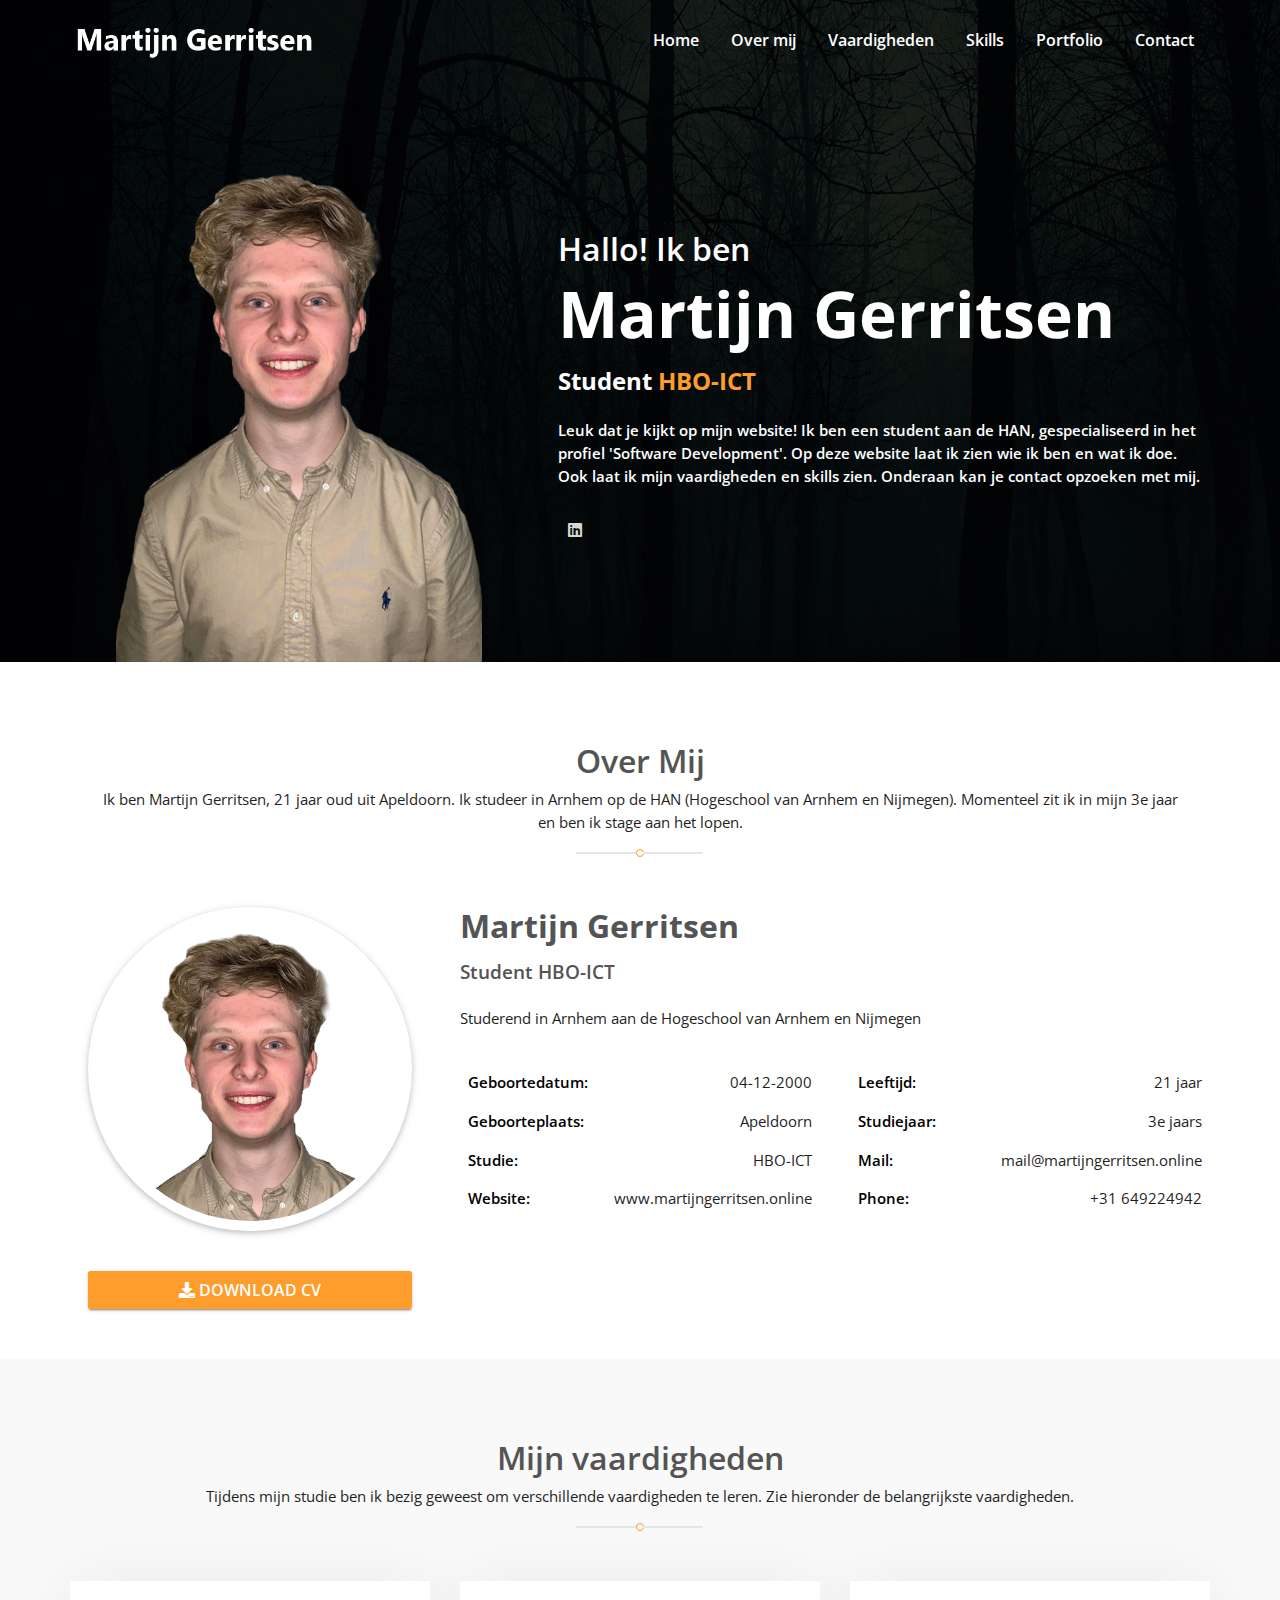
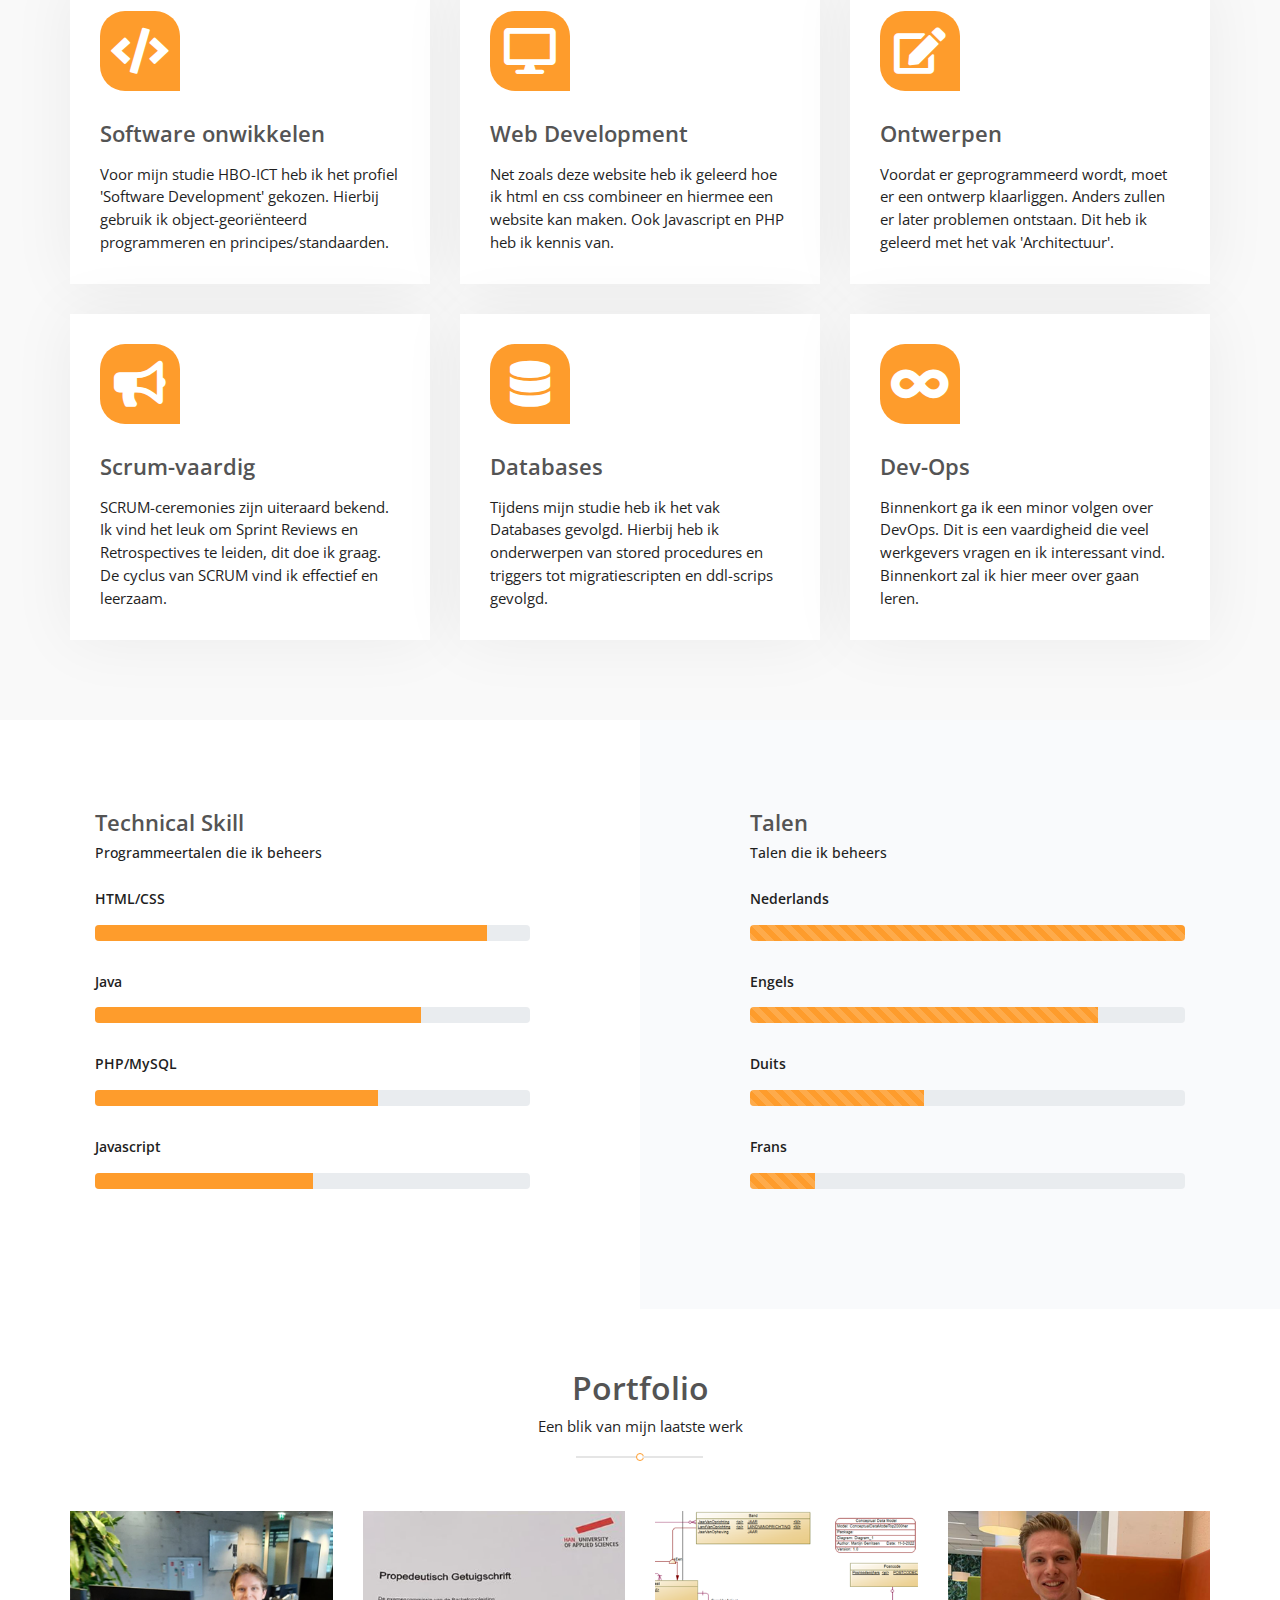
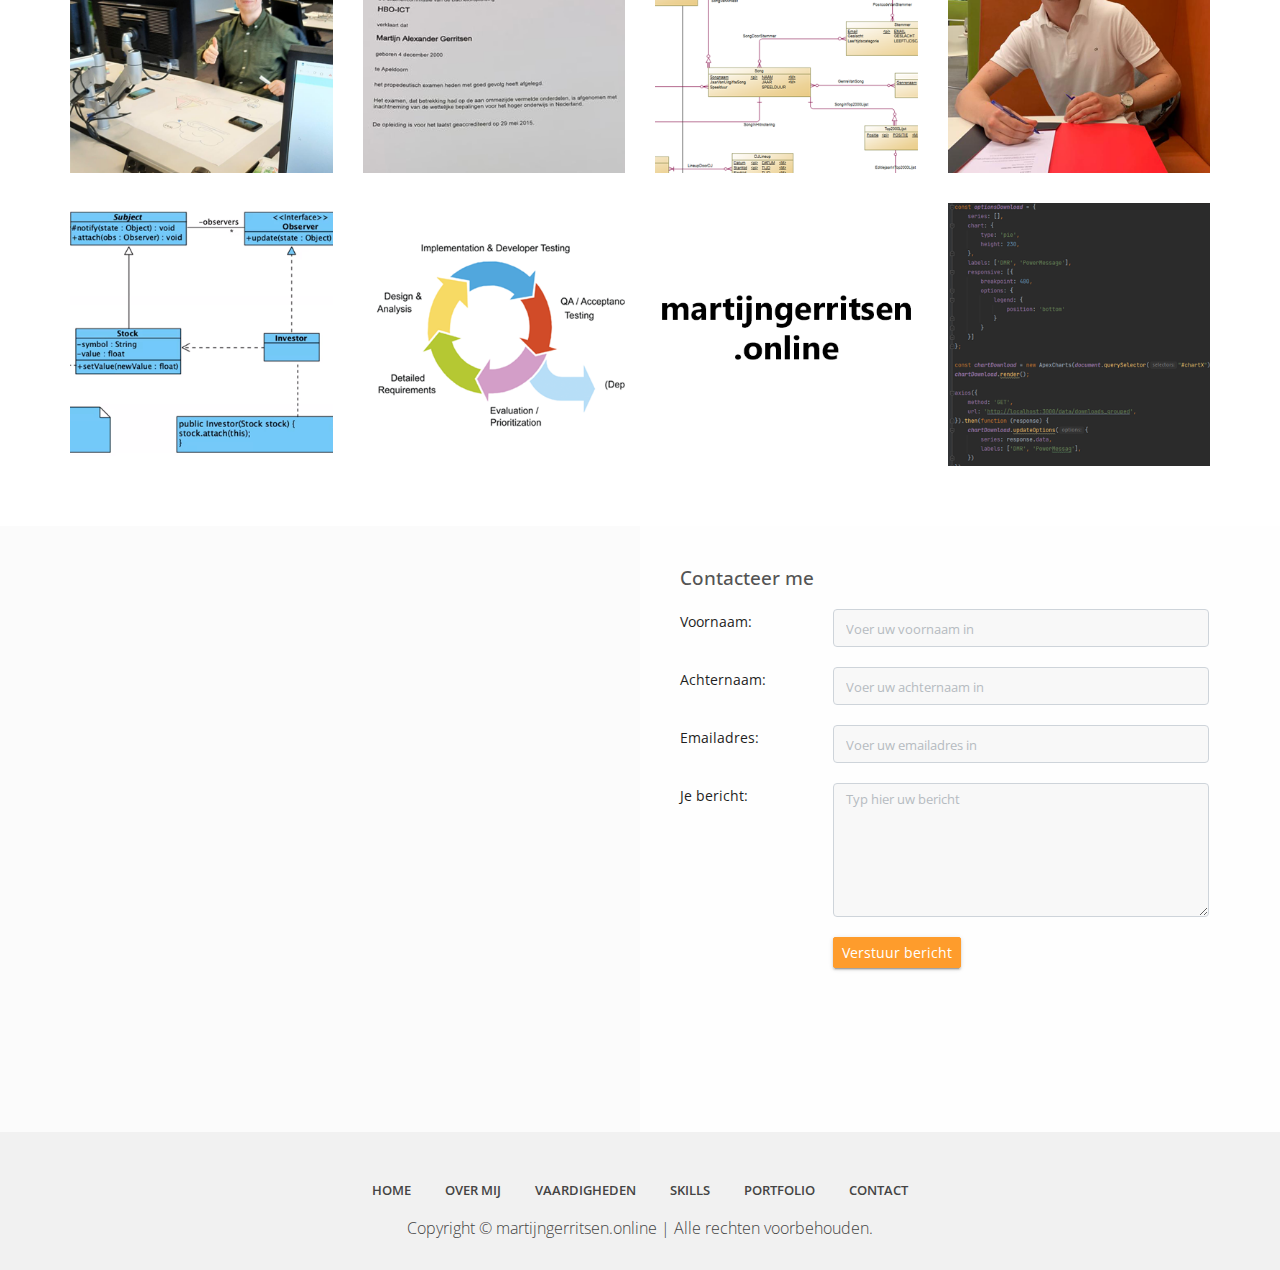
==== index.html @ 3ccbe391 "test snelheid" ====
<!DOCTYPE html>
<html lang="nl">

<head>
    <meta charset="UTF-8">
    <meta name="viewport"
        content="width=device-width, initial-scale=1.0 height=device-height, initial-scale=1.0, minimum-scale=1.0, maximum-scale=1.0, user-scalable=no">
    <title>Martijn Gerritsenn</title>
    <link
        href="https://fonts.googleapis.com/css?family=Open+Sans:300,300i,400,400i,600,600i,700,700i,800,800i&display=swap"
        rel="stylesheet">
    <link rel="stylesheet" href="css/bootstrap.min.css">
    <link rel="stylesheet" href="css/all.min.css">
    <link rel="stylesheet" href="css/animate.min.css">
    <link rel="stylesheet" href="plugins/slider/css/owl.carousel.min.css">
    <link rel="stylesheet" href="plugins/slider/css/owl.theme.default.css">
    <link rel="stylesheet" type="text/css" href="css/style.css" />
</head>

<body>
    <div class="home-screen container-fluid">
        <div class="home-cover">
            <div id="menu-jk" class="header">
                <div class="container">
                    <div class="row">
                        <div class="col-md-3 logo">
                            <img class="logo-wt" src="images/logo_martijn_wit.png" alt="">
                            <a data-toggle="collapse" data-target="#menu" href="#menu"><i
                                    class="fas d-block d-md-none small-menu fa-bars"></i></a>
                        </div>
                        <div id="menu" class="col-md-9 d-none d-md-block">
                            <ul>
                                <li><a href="#">Home</a></li>
                                <li><a href="#over_mij">Over mij</a></li>
                                <li><a href="#vaardigheden">Vaardigheden</a></li>
                                <li><a href="#skills">Skills</a></li>
                                <li><a href="#portfolio">Portfolio</a></li>
                                <li><a href="#contact">Contact</a></li>
                            </ul>
                        </div>
                    </div>
                </div>
            </div>
            <div class="container">
                <div class="row home-detail">
                    <div class="col-md-5 animated bounceInLeft hom-img">
                        <img src="images/profielfoto_transparant.png" alt="">
                    </div>
                    <div class="col-md-7 animated bounceInRight homexp">
                        <h5>Hallo! Ik ben</h5>
                        <h2>Martijn Gerritsen</h2>
                        <span>Student <a>HBO-ICT</a> </span>
                        <p>Leuk dat je kijkt op mijn website! Ik ben een student aan de HAN, gespecialiseerd in het
                            profiel 'Software Development'. Op deze website laat ik zien wie ik ben en wat ik doe. Ook
                            laat ik mijn vaardigheden en skills zien. Onderaan kan je contact opzoeken met mij.</p>

                        <ul class="socil-icon">
                            <li>
                                <a href="https://www.linkedin.com/in/martijn-gerritsen-1832a9176/"><i
                                        class="fab fa-linkedin"></i></a>
                            </li>
                        </ul>
                    </div>
                </div>

            </div>
        </div>
    </div>

    <div id="over_mij" class="about-us container-fluid">
        <div class="container">
            <div class="session-title row">
                <h2>Over Mij</h2>
                <p>Ik ben Martijn Gerritsen, 21 jaar oud uit Apeldoorn. Ik studeer in Arnhem op de HAN (Hogeschool van
                    Arnhem en Nijmegen). Momenteel zit ik in mijn 3e jaar en ben ik stage aan het lopen.</p>
                <div class="heading-line"></div>
            </div>
            <div class="about-row row">
                <div class="image-col col-md-4">
                    <img src="images/profielfoto_transparant_klein.png" alt="">
                    <button type="submit" onclick="window.location.href='images/cv.png'" class="btn btn-primary"><i
                            class="fas fa-download"></i> Download CV</button>

                </div>
                <div class="detail-col col-md-8">
                    <h2>Martijn Gerritsen</h2>
                    <h6>Student HBO-ICT</h6>
                    <p>Studerend in Arnhem aan de Hogeschool van Arnhem en Nijmegen</p>
                    <div class="row">
                        <div class="col-md-6 col-12">
                            <div class="info-list">
                                <ul>
                                    <li><span>Geboortedatum:</span>04-12-2000</li>
                                    <li><span>Geboorteplaats:</span>Apeldoorn</li>
                                    <li><span>Studie:</span>HBO-ICT</li>
                                    <li><span>Website:</span>www.martijngerritsen.online</li>
                                </ul>
                            </div>
                        </div>
                        <div class="col-md-6 col-12">
                            <div class="info-list">
                                <ul>
                                    <li><span>Leeftijd:</span>21 jaar</li>
                                    <li><span>Studiejaar:</span>3e jaars</li>
                                    <li><span>Mail:</span>mail@martijngerritsen.online</li>
                                    <li><span>Phone:</span>+31 649224942</li>
                                </ul>
                            </div>
                        </div>
                    </div>
                </div>
            </div>
        </div>
    </div>


    <div id="vaardigheden" class="services container-fluid">
        <div class="container">
            <div class="session-title row">
                <h2>Mijn vaardigheden</h2>
                <p>Tijdens mijn studie ben ik bezig geweest om verschillende vaardigheden te leren. Zie hieronder de
                    belangrijkste vaardigheden.</p>
                <div class="heading-line"></div>
            </div>
            <div class="services-row row">
                <div class="col-md-4 seric-div">
                    <div class="service-card">
                        <i class="fas fa-code"></i>
                        <h4>Software onwikkelen</h4>
                        <p>Voor mijn studie HBO-ICT heb ik het profiel 'Software Development' gekozen. Hierbij gebruik
                            ik object-georiënteerd programmeren en principes/standaarden.</p>
                    </div>
                </div>
                <div class="col-md-4 seric-div">
                    <div class="service-card">
                        <i class="fas fa-desktop"></i>
                        <h4>Web Development</h4>
                        <p>Net zoals deze website heb ik geleerd hoe ik html en css combineer en hiermee een website kan
                            maken. Ook Javascript en PHP heb ik kennis van.</p>
                    </div>
                </div>
                <div class="col-md-4 seric-div">
                    <div class="service-card">
                        <i class="fas fa-edit"></i>
                        <h4>Ontwerpen</h4>
                        <p>Voordat er geprogrammeerd wordt, moet er een ontwerp klaarliggen. Anders zullen er later
                            problemen ontstaan. Dit heb ik geleerd met het vak 'Architectuur'.</p>
                    </div>
                </div>
                <div class="col-md-4 seric-div">
                    <div class="service-card">
                        <i class="fas fa-bullhorn"></i>
                        <h4>Scrum-vaardig</h4>
                        <p>SCRUM-ceremonies zijn uiteraard bekend. Ik vind het leuk om Sprint Reviews en Retrospectives
                            te leiden, dit doe ik graag. De cyclus van SCRUM vind ik effectief en leerzaam.</p>
                    </div>
                </div>
                <div class="col-md-4 seric-div">
                    <div class="service-card">
                        <i class="fas fa-database"></i>
                        <h4>Databases</h4>
                        <p>Tijdens mijn studie heb ik het vak Databases gevolgd. Hierbij heb ik onderwerpen van stored
                            procedures en triggers tot migratiescripten en ddl-scrips gevolgd.</p>
                    </div>
                </div>
                <div class="col-md-4 seric-div">
                    <div class="service-card">
                        <i class="fas fa-infinity"></i>
                        <h4>Dev-Ops</h4>
                        <p>Binnenkort ga ik een minor volgen over DevOps. Dit is een vaardigheid die veel werkgevers
                            vragen en ik interessant vind. Binnenkort zal ik hier meer over gaan leren.</p>
                    </div>
                </div>
            </div>
        </div>
    </div>


    <div id="skills" class="skills container-fluid">
        <div class="row">
            <div class="col-md-6 skii-div tech-skill">
                <div class="title">
                    <h2>Technical Skill</h2>
                    <p>Programmeertalen die ik beheers</p>
                </div>
                <ul>
                    <li>
                        <label for="">HTML/CSS</label>
                        <div class="progress">
                            <div class="progress-bar bg-warning" role="progressbar" style="width: 90%"
                                aria-valuenow="90" aria-valuemin="0" aria-valuemax="100"></div>
                        </div>
                    </li>
                    <li>
                        <label for="">Java</label>
                        <div class="progress">
                            <div class="progress-bar bg-warning" role="progressbar" style="width: 75%"
                                aria-valuenow="75" aria-valuemin="0" aria-valuemax="100"></div>
                        </div>
                    </li>
                    <li>
                        <label for="">PHP/MySQL</label>
                        <div class="progress">
                            <div class="progress-bar bg-warning" role="progressbar" style="width: 65%"
                                aria-valuenow="65" aria-valuemin="0" aria-valuemax="100"></div>
                        </div>
                    </li>
                    <li>
                        <label for="">Javascript</label>
                        <div class="progress">
                            <div class="progress-bar bg-warning" role="progressbar" style="width: 50%"
                                aria-valuenow="50" aria-valuemin="0" aria-valuemax="100"></div>
                        </div>
                    </li>

                </ul>
            </div>
            <div class="col-md-6 skii-div pro-skill">
                <div class="title">
                    <h2>Talen</h2>
                    <p>Talen die ik beheers</p>
                </div>
                <ul>
                    <li>
                        <label for="">Nederlands</label>
                        <div class="progress">
                            <div class="progress-bar bg-warning progress-bar-striped" role="progressbar"
                                style="width: 100%" aria-valuenow="100" aria-valuemin="0" aria-valuemax="100"></div>
                        </div>
                    </li>
                    <li>
                        <label for="">Engels</label>
                        <div class="progress">
                            <div class="progress-bar bg-warning progress-bar-striped" role="progressbar"
                                style="width: 80%" aria-valuenow="80" aria-valuemin="0" aria-valuemax="100"></div>
                        </div>
                    </li>
                    <li>
                        <label for="">Duits</label>
                        <div class="progress">
                            <div class="progress-bar bg-warning progress-bar-striped" role="progressbar"
                                style="width: 40%" aria-valuenow="40" aria-valuemin="0" aria-valuemax="100"></div>
                        </div>
                    </li>
                    <li>
                        <label for="">Frans</label>
                        <div class="progress">
                            <div class="progress-bar bg-warning progress-bar-striped" role="progressbar"
                                style="width: 15%" aria-valuenow="15" aria-valuemin="0" aria-valuemax="100"></div>
                        </div>
                    </li>
                </ul>
            </div>
        </div>
    </div>

    <div id="portfolio" class="gallery">
        <div class="container">
            <div class="session-title row">
                <h2>Portfolio</h2>
                <p>Een blik van mijn laatste werk</p>
                <div class="heading-line"></div>
            </div>
            <div class="row">
                <div class="gallery_product col-lg-3 col-md-3 col-sm-4 col-xs-6 filter hdpe">
                    <img src="images/gallery/belastingdienst_retro.png" class="img-responsive">
                </div>

                <div class="gallery_product col-lg-3 col-md-3 col-sm-4 col-xs-6 filter hdpe">
                    <img src="images/gallery/propedeuse.png" class="img-responsive">
                </div>

                <div class="gallery_product col-lg-3 col-md-3 col-sm-4 col-xs-6 filter irrigation">
                    <img src="images/gallery/database_cdm.png" class="img-responsive">
                </div>

                <div class="gallery_product col-lg-3 col-md-3 col-sm-4 col-xs-6 filter sprinkle">
                    <img src="images/gallery/propedeuse_ondertekenen.png" class="img-responsive">
                </div>

                <div class="gallery_product col-lg-3 col-md-3 col-sm-4 col-xs-6 filter spray">
                    <img src="images/gallery/klassendiagram.png" class="img-responsive">
                </div>

                <div class="gallery_product col-lg-3 col-md-3 col-sm-4 col-xs-6 filter spray">
                    <img src="images/gallery/cyclus_scrum.png" class="img-responsive">
                </div>

                <div class="gallery_product col-lg-3 col-md-3 col-sm-4 col-xs-6 filter irrigation">
                    <img src="images/gallery/website.png" class="img-responsive">
                </div>

                <div class="gallery_product col-lg-3 col-md-3 col-sm-4 col-xs-6 filter irrigation">
                    <img src="images/gallery/code_js.png" class="img-responsive">
                </div>
            </div>
        </div>
    </div>

    <form id="contact" class="contact-us-single" action="php/contact.php" method="post">
        <div class="row no-margin">
            <div class="col-sm-6 no-padding"><iframe width="100%" height="600" frameborder="0" scrolling="no"
                    marginheight="0" marginwidth="0"
                    src="https://maps.google.com/maps?width=100%25&amp;height=600&amp;hl=en&amp;q=Apeldoorn&amp;t=&amp;z=12&amp;ie=UTF8&amp;iwloc=B&amp;output=embed"></iframe>
            </div>
            <div class="col-sm-6 cop-ck">
                <h2>Contacteer me</h2>
                <div class="row cf-ro">
                    <div class="col-sm-3"><label>Voornaam:</label></div>
                    <div class="col-sm-8"><input type="text" placeholder="Voer uw voornaam in" name="first_name"
                            class="form-control input-sm" required></div>
                </div>
                <div class="row cf-ro">
                    <div class="col-sm-3"><label>Achternaam:</label></div>
                    <div class="col-sm-8"><input type="text" placeholder="Voer uw achternaam in" name="last_name"
                            class="form-control input-sm" required></div>
                </div>
                <div class="row cf-ro">
                    <div class="col-sm-3"><label>Emailadres:</label></div>
                    <div class="col-sm-8"><input type="text" name="email" placeholder="Voer uw emailadres in"
                            class="form-control input-sm" required></div>
                </div>
                <div class="row cf-ro">
                    <div class="col-sm-3"><label>Je bericht:</label></div>
                    <div class="col-sm-8">
                        <textarea rows="5" name="message" placeholder="Typ hier uw bericht"
                            class="form-control input-sm" required></textarea>
                    </div>
                </div>
                <div class="row cf-ro">
                    <div class="col-sm-3"><label></label></div>
                    <div class="col-sm-8">
                        <button type="submit" name="submit" class="btn btn-primary btn-sm">Verstuur bericht</button>
                    </div>
                </div>
            </div>
        </div>
    </form>

    <footer class="container-fluid footer">
        <div class="container">
            <div class="row footerro">
                <p>
                    <span><a href="index.html">HOME</a></span>
                    <span><a href="#over_mij">OVER MIJ</a></span>
                    <span><a href="#vaardigheden">VAARDIGHEDEN</a></span>
                    <span><a href="#skills">SKILLS</a></span>
                    <span><a href="#portfolio">PORTFOLIO</a></span>
                    <span><a href="#contact">CONTACT</a></span>
                </p>
                <a href="">Copyright © martijngerritsen.online | Alle rechten voorbehouden.</a>
            </div>
        </div>
    </footer>
</body>

</html>
---- css/style.css ----
/* =======================================================================
Template Name: Youtubers
Author:  SmartEye Technologies
Author URI: www.smarteyeapps.com
Version: 1.0
coder name:Prabin Raja
Description: This Template is created for Youtubers
======================================================================= */
/* ===================================== Import Less ================================== */
@import url(https://fonts.googleapis.com/css?family=Montserrat:300,400,600,700);
@import url(https://fonts.googleapis.com/css?family=Arimo:300,400,400italic,700,700italic);
/* ===================================== Basic CSS ==================================== */
* {
  margin: 0px;
  padding: 0px;
  list-style: none; }

img {
  max-width: 100%; }

a {
  text-decoration: none;
  outline: none;
  color: #444; }

a:hover {
  color: #444; }

ul {
  margin-bottom: 0;
  padding-left: 0; }

a:hover,
a:focus,
input,
textarea {
  text-decoration: none;
  outline: none; }

.center {
  text-align: center; }

.left {
  text-align: left; }

.right {
  text-align: right; }

.cp {
  cursor: pointer; }

html, body {
  height: 100%; }

p {
  margin-bottom: 0px;
  width: 100%; }

.no-padding {
  padding: 0px; }

.no-margin {
  margin: 0px; }

.hid {
  display: none; }

.top-mar {
  margin-top: 15px; }

.h-100 {
  height: 100%; }

::placeholder {
  color: #747f8a !important;
  font-size: 13px;
  opacity: .5 !important; }

.container-fluid {
  padding: 0px; }

h1, h2, h3, h4, h5, h6 {
  font-family: "Open Sans", sans-serif;
  color: #545454; }

strong {
  font-family: "Open Sans", sans-serif; }

body {
  background-color: #f1f1f145 !important;
  font-family: "Open Sans", sans-serif;
  -webkit-font-smoothing: antialiased;
  -moz-osx-font-smoothing: grayscale;
  text-rendering: optimizeLegibility;
  color: #1f1f1f;
  overflow-x: hidden; }

.session-title {
  padding: 30px;
  margin: 0px;
  margin-bottom: 20px; }
  .session-title h2 {
    width: 100%;
    text-align: center;
    font-family: "Open Sans", sans-serif;
    font-weight: 600; }
  .session-title p {
    text-align: center;
    float: none;
    margin: auto;
    font-size: .95rem;
    margin-bottom: 15px; }
  .session-title span {
    float: right;
    font-style: italic; }

.inner-title {
  padding: 20px;
  padding-left: 0px;
  margin: 0px;
  margin-bottom: 10px;
  padding-bottom: 0px;
  border-bottom: 1px solid #ccccccc4;
  display: block;
  padding-right: 0px; }
  .inner-title h2 {
    width: 100%;
    text-align: center;
    font-size: 1rem;
    font-weight: 600;
    text-align: left;
    border-bottom: 1px solid #863dd9;
    padding-bottom: 10px;
    margin-bottom: 0px;
    width: 300px; }
  .inner-title p {
    width: 100%;
    text-align: center; }
  .inner-title .btn {
    float: right;
    margin-top: -38px;
    font-weight: 600;
    font-size: .8rem; }

.page-nav {
  padding: 40px;
  text-align: center;
  padding-top: 40px;
  background-color: #eaeaea; }
  .page-nav ul {
    float: none;
    margin: auto; }
  @media screen and (max-width: 576px) {
    .page-nav {
      padding-top: 43px; } }
  @media screen and (max-width: 356px) {
    .page-nav {
      padding-top: 43px; } }
  .page-nav h2 {
    font-size: 36px;
    width: 100%;
    color: #444; }
    @media screen and (max-width: 600px) {
      .page-nav h2 {
        font-size: 26px; } }
  .page-nav ul li {
    float: left;
    margin-right: 10px;
    margin-top: 10px;
    font-size: 16px; }
    .page-nav ul li i {
      width: 30px;
      text-align: center;
      color: #444; }
    .page-nav ul li a {
      color: #444; }

.btn-success {
  background-color: #223d50;
  border-color: #223d50; }
  .btn-success:hover {
    background-color: #223d50 !important;
    border-color: #223d50 !important; }
  .btn-success:active {
    background-color: #223d50 !important;
    border-color: #223d50 !important; }
  .btn-success:focus {
    background-color: #223d50 !important;
    border-color: #223d50 !important;
    box-shadow: none !important; }

.btn-primary {
  background-color: #fe9c2c;
  border-color: #fe9c2c; }
  .btn-primary:hover {
    background-color: #fe9c2c !important;
    border-color: #fe9c2c !important; }
  .btn-primary:active {
    background-color: #fe9c2c !important;
    border-color: #fe9c2c !important; }
  .btn-primary:focus {
    background-color: #fe9c2c !important;
    border-color: #fe9c2c !important;
    box-shadow: none !important; }

.btn {
  box-shadow: 0 3px 1px -2px rgba(0, 0, 0, 0.2), 0 2px 2px 0 rgba(0, 0, 0, 0.14), 0 1px 5px 0 rgba(0, 0, 0, 0.12);
  border-radius: 2px; }

.form-control:focus {
  box-shadow: none !important;
  border: 2px solid  #863dd9; }

.btn-light {
  background-color: #FFF;
  color: #3F3F3F; }

.collapse.show {
  display: block !important; }

.form-control:focus {
  box-shadow: none;
  border: 2px solid #863dd9 !important; }

.form-control {
  background-color: #F8F8F8;
  margin-bottom: 20px; }
  .form-control:focus {
    background-color: #FFF;
    border-color: #CCC; }

.container {
  max-width: 1170px; }
  @media screen and (max-width: 575px) {
    .container {
      padding: 10px 15px; } }

html {
  scroll-behavior: smooth; }

.scroll-container {
  scroll-padding: 50px 0 0 50px; }

.heading-line {
  height: 8px;
  width: 8px;
  border-radius: 50%;
  border: 1px solid #fe9c2c;
  margin: 0 auto;
  position: relative; }
  .heading-line::after {
    content: "";
    height: 2px;
    width: 60px;
    background-color: #e5e5e5;
    position: absolute;
    top: 50%;
    transform: translateY(-50%);
    right: 7px; }
  .heading-line::before {
    content: "";
    height: 2px;
    width: 60px;
    background-color: #e5e5e5;
    position: absolute;
    top: 50%;
    transform: translateY(-50%);
    left: 6px; }

/* =================== Header Style Starts Here =================== */
.home-screen {
  background-image: url(../images/bg.jpg); }
  .home-screen .scroll-to-fixed-fixed {
    background-color: #FFF;
    margin-top: -3px !important;
    box-shadow: 0 0 30px 0 rgba(104, 104, 104, 0.08); }
    .home-screen .scroll-to-fixed-fixed ul li a {
      color: #444 !important; }
    .home-screen .scroll-to-fixed-fixed .logo-gry {
      display: block !important; }
    .home-screen .scroll-to-fixed-fixed .logo-wt {
      display: none !important; }
    .home-screen .scroll-to-fixed-fixed .small-menu {
      color: #444;
      margin-top: -40px; }
  .home-screen .logo img {
    margin-top: 13px;
    max-width: 250px; }
    @media screen and (max-width: 767px) {
      .home-screen .logo img {
        margin-top: 4px; } }
  .home-screen .logo .logo-gry {
    display: none; }
  .home-screen .home-cover {
    background-color: rgba(0, 0, 0, 0.85); }
  .home-screen .header {
    margin-top: 3px;
    position: absolute;
    width: 100%; }
    .home-screen .header ul {
      float: right; }
      @media screen and (max-width: 957px) {
        .home-screen .header ul {
          padding-right: 10px; } }
      .home-screen .header ul li {
        float: left;
        padding: 25px 16px;
        font-weight: 600; }
        .home-screen .header ul li a {
          color: #FFF; }
        @media screen and (max-width: 957px) {
          .home-screen .header ul li {
            padding: 25px 10px;
            font-size: .85rem; } }
      @media screen and (max-width: 767px) {
        .home-screen .header ul {
          background-color: #fff;
          z-index: 999;
          width: 100%;
          position: absolute;
          z-index: 99;
          margin-left: -15px; }
          .home-screen .header ul li {
            float: none;
            border-bottom: 1px solid #CCC;
            padding: 15px 10px; }
            .home-screen .header ul li a {
              color: #444; } }
  .home-screen .home-detail {
    padding-top: 110px; }
    .home-screen .home-detail .hom-img {
      text-align: center; }
      .home-screen .home-detail .hom-img img {
        width: 80%; }
    .home-screen .home-detail .homexp {
      color: #FFF;
      padding-top: 120px; }
      @media screen and (max-width: 949px) {
        .home-screen .home-detail .homexp {
          padding-top: 20px; }
          .home-screen .home-detail .homexp h2 {
            font-size: 3rem !important; }
          .home-screen .home-detail .homexp h5 {
            font-size: 1.2rem !important; } }
      @media screen and (max-width: 767px) {
        .home-screen .home-detail .homexp {
          text-align: center; } }
      .home-screen .home-detail .homexp h2 {
        color: #FFF;
        font-size: 4rem;
        font-weight: 700;
        margin-bottom: 10px; }
      .home-screen .home-detail .homexp h5 {
        color: #FFF;
        font-weight: 600;
        font-size: 2rem; }
      .home-screen .home-detail .homexp span {
        font-weight: 700;
        font-size: 1.5rem; }
        .home-screen .home-detail .homexp span a {
          color: #fe9c2c; }
      .home-screen .home-detail .homexp p {
        margin-top: 20px;
        font-weight: 600;
        font-size: .95rem; }
  @media screen and (max-width: 767px) {
    .home-screen .socil-icon {
      float: right;
      margin-right: 20px;
      margin-bottom: 10px;
      margin: auto; } }
  .home-screen .socil-icon li {
    float: left;
    padding: 10px;
    margin-top: 20px; }
    .home-screen .socil-icon li a {
      color: #dad6d6; }

.small-menu {
  float: right;
  color: #fff;
  font-size: 32px;
  margin-top: -50px;
  margin-right: 20px;
  position: absolute;
  right: 0px; }

/* =================== About Us Starts Here =================== */
.about-us {
  padding: 50px;
  background-color: #FFF; }
  @media screen and (max-width: 940px) {
    .about-us {
      padding: 30px 10px; } }
  .about-us .about-row .image-col {
    text-align: center; }
    .about-us .about-row .image-col img {
      border-radius: 50%;
      box-shadow: 0 2px 5px 0 rgba(0, 0, 0, 0.16), 0 2px 10px 0 rgba(0, 0, 0, 0.12);
      background-color: #fff;
      padding: 10px;
      width: 90%; }
    .about-us .about-row .image-col .btn {
      margin-top: 40px;
      width: 90%;
      font-weight: 600;
      text-transform: uppercase; }
  @media screen and (max-width: 767px) {
    .about-us .about-row .detail-col {
      margin-top: 30px; } }
  .about-us .about-row .detail-col h2 {
    font-weight: 700;
    font-size: 2rem; }
  .about-us .about-row .detail-col h6 {
    font-weight: 600;
    font-size: 1.2rem;
    margin-top: 15px;
    margin-bottom: 20px; }
  .about-us .about-row .detail-col p {
    font-size: .94rem;
    line-height: 30px;
    color: #1f1f1f; }
  .about-us .about-row .detail-col .info-list {
    margin-top: 30px; }
    .about-us .about-row .detail-col .info-list ul li {
      padding: 8px;
      text-align: right;
      font-size: .95rem; }
      .about-us .about-row .detail-col .info-list ul li span {
        float: left;
        font-weight: 600;
        color: #000000; }

/* =================== Skills Starts Here =================== */
.skills .skii-div {
  padding: 90px 110px; }
  @media screen and (max-width: 767px) {
    .skills .skii-div {
      padding: 50px; } }
  .skills .skii-div .title {
    margin-bottom: 20px; }
    .skills .skii-div .title h2 {
      font-weight: 600;
      font-size: 1.4rem;
      margin-bottom: 5px; }
    .skills .skii-div .title p {
      font-weight: 500;
      font-size: .9rem; }
  .skills .skii-div ul {
    margin-top: 25px; }
    .skills .skii-div ul li {
      font-weight: 600;
      font-size: .9rem;
      margin-bottom: 30px; }
      .skills .skii-div ul li label {
        margin-bottom: 15px; }
      .skills .skii-div ul li .bg-warning {
        background-color: #fe9c2c !important; }
.skills .tech-skill {
  background-color: #fff; }
.skills .pro-skill {
  background-color: #f9fafc; }

/* =================== Services Starts Here =================== */
.services {
  padding: 50px;
  background-color: #F9F9F9; }
  @media screen and (max-width: 940px) {
    .services {
      padding: 30px 10px; } }
  .services .services-row .seric-div .service-card {
    background-color: #FFF;
    padding: 30px;
    margin-bottom: 30px;
    box-shadow: 0px 0px 62px 0px rgba(0, 0, 0, 0.06); }
    .services .services-row .seric-div .service-card i {
      font-size: 2.5rem;
      margin-bottom: 30px;
      width: 80px;
      height: 80px;
      line-height: 80px;
      text-align: center;
      font-size: 46px;
      background-color: #fe9c2c;
      color: #fff;
      border-radius: 25px;
      border-bottom-right-radius: 0;
      -webkit-transition: all 0.3s ease-out 0s;
      -moz-transition: all 0.3s ease-out 0s;
      -ms-transition: all 0.3s ease-out 0s;
      -o-transition: all 0.3s ease-out 0s;
      transition: all 0.3s ease-out 0s; }
    .services .services-row .seric-div .service-card h4 {
      font-weight: 600;
      font-size: 1.4rem; }
    .services .services-row .seric-div .service-card p {
      font-size: .95rem;
      margin-top: 15px; }
    .services .services-row .seric-div .service-card:hover {
      background-color: #fe9c2c; }
      .services .services-row .seric-div .service-card:hover i {
        background-color: #FFF;
        color: #fe9c2c; }
      .services .services-row .seric-div .service-card:hover h4 {
        color: #fff; }
      .services .services-row .seric-div .service-card:hover p {
        color: #fff; }

/* ===================================== Portfolio Style  ================================== */
.gallery-filter {
  width: 100%;
  text-align: center; }

.gallery-filter .btn {
  background-color: #FFF; }

.gallery {
  padding: 50px;
  padding: 30px;
  background-color: #FFF; }
  @media screen and (max-width: 940px) {
    .gallery {
      padding: 30px 10px; } }

.gallery-title {
  font-size: 36px;
  color: #00ab9f;
  text-align: center;
  font-weight: 500;
  margin-bottom: 70px; }

.gallery-title:after {
  content: "";
  position: absolute;
  width: 7.5%;
  left: 46.5%;
  height: 45px;
  border-bottom: 1px solid #fe9c2c; }

.filter-button {
  font-size: 15px;
  border: 1px solid #fe9c2c;
  border-radius: 2px;
  text-align: center;
  color: #FFF;
  margin-bottom: 30px;
  padding: 5px 20px;
  margin-right: 5px;
  background-color: #fe9c2c !important; }

.filter-button:hover {
  font-size: 18px;
  border: 1px solid #fe9c2c;
  text-align: center;
  color: #fe9c2c;
  background-color: #FFF !important;
  padding: 5px 20px; }

.btn-default:active .filter-button:active {
  background-color: #fe9c2c;
  color: white; }

.port-image {
  width: 100%; }

.gallery_product {
  margin-bottom: 30px; }

/* =================== Testimonial Starts Here =================== */
.customer-serv {
  padding: 45px;
  background-color: #fbfafa00; }
  @media screen and (max-width: 554px) {
    .customer-serv {
      padding: 40px 20px; } }
  @media screen and (max-width: 1063px) {
    .customer-serv {
      padding: 40px 20px; } }
  @media screen and (max-width: 348px) {
    .customer-serv {
      padding: 30px 10px !important; } }
  .customer-serv .ro-clo {
    padding: 40px 0px;
    padding-top: 25px; }
  .customer-serv .card-b::after {
    box-sizing: border-box;
    background-color: #FFF;
    content: "";
    position: absolute;
    z-index: 100;
    height: 25px;
    left: 35px;
    top: 108px;
    transform: rotate(135deg);
    width: 25px; }
  .customer-serv .card-b {
    box-shadow: 0 2px 5px 0 rgba(0, 0, 0, 0.16), 0 2px 10px 0 rgba(0, 0, 0, 0.12);
    padding: 20px;
    text-align: center;
    font-size: 14px;
    background: url(../images/quotes.png) no-repeat bottom right;
    background-color: rgba(0, 0, 0, 0);
    background-position-x: right;
    background-position-y: bottom;
    background-size: auto auto;
    background-color: #FFF;
    background-size: 40px;
    background-position: right 10px bottom 5px; }
    .customer-serv .card-b p {
      font-size: .9rem;
      font-weight: 500; }
  .customer-serv .an-mtc {
    padding-top: 23px; }
  .customer-serv .stars {
    padding-top: 33px; }
    .customer-serv .stars li {
      list-style: none;
      color: #f8b739;
      float: right;
      font-size: 13px;
      margin-left: 4px; }
  .customer-serv .img-circl {
    margin-top: 20px;
    text-align: center; }
  .customer-serv .img-circl img {
    width: 80%;
    border-radius: 50%; }
  .customer-serv .star-par {
    padding-left: 0px; }
  @media screen and (max-width: 1013px) {
    .customer-serv .stars li {
      font-size: 12px; } }
  @media screen and (max-width: 991px) {
    .customer-serv .card-b::after {
      display: none;
      margin-top: 20px; }
    .customer-serv .col-12 {
      margin-top: 20px; } }

/* =================== Pricing Starts Here =================== */
.price-tab {
  background-color: #cccccc1f;
  padding: 50px; }
  @media screen and (max-width: 940px) {
    .price-tab {
      padding: 30px 10px; } }

#generic_price_table .price-row {
  margin-top: 20px; }

/*PRICE COLOR CODE START*/
#generic_price_table .generic_content {
  background-color: #fff; }

#generic_price_table .generic_content .generic_head_price .generic_head_content .head_bg {
  border-color: #e4e4e4 rgba(0, 0, 0, 0) rgba(0, 0, 0, 0) #e4e4e4; }

#generic_price_table .generic_content .generic_head_price .generic_head_content .head span {
  color: #525252; }

#generic_price_table .generic_content .generic_head_price .generic_price_tag .price .sign {
  color: #414141; }

#generic_price_table .generic_content .generic_head_price .generic_price_tag .price .currency {
  color: #414141; }

#generic_price_table .generic_content .generic_head_price .generic_price_tag .price .cent {
  color: #414141; }

#generic_price_table .generic_content .generic_head_price .generic_price_tag .month {
  color: #414141; }

#generic_price_table .generic_content .generic_feature_list ul li {
  color: #a7a7a7; }

#generic_price_table .generic_content .generic_feature_list ul li span {
  color: #414141;
  margin-right: 10px; }

#generic_price_table .generic_content .generic_feature_list ul li:hover {
  background-color: #E4E4E4;
  border-left: 5px solid #fe9c2c; }

#generic_price_table .generic_content .generic_price_btn a {
  border: 1px solid #fe9c2c;
  color: #fe9c2c; }

#generic_price_table .generic_content.active .generic_head_price .generic_head_content .head_bg,
#generic_price_table .generic_content:hover .generic_head_price .generic_head_content .head_bg {
  border-color: #fe9c2c; }

#generic_price_table .generic_content:hover .generic_head_price .generic_head_content .head span,
#generic_price_table .generic_content.active .generic_head_price .generic_head_content .head span {
  color: #fe9c2c; }

#generic_price_table {
  font-family: 'Raleway', sans-serif; }

.row .table {
  padding: 28px 0; }

/*PRICE BODY CODE START*/
#generic_price_table .generic_content {
  overflow: hidden;
  position: relative;
  text-align: center; }

#generic_price_table .generic_content .generic_head_price {
  margin: 0 0 20px 0; }

#generic_price_table .generic_content .generic_head_price .generic_head_content {
  margin: 0 0 50px 0; }

#generic_price_table .generic_content .generic_head_price .generic_head_content .head_bg {
  border-style: solid;
  border-width: 7px 1211px 0px 114px;
  position: absolute; }

#generic_price_table .generic_content .generic_head_price .generic_head_content .head {
  padding-top: 40px;
  position: relative;
  z-index: 1; }

#generic_price_table .generic_content .generic_head_price .generic_head_content .head span {
  font-family: "Raleway",sans-serif;
  font-size: 28px;
  font-weight: 400;
  letter-spacing: 2px;
  margin: 0;
  padding: 0;
  text-transform: uppercase; }

#generic_price_table .generic_content .generic_head_price .generic_price_tag {
  padding: 0 0 20px; }

#generic_price_table .generic_content .generic_head_price .generic_price_tag .price {
  display: block; }

#generic_price_table .generic_content .generic_head_price .generic_price_tag .price .sign {
  display: inline-block;
  font-family: "Lato",sans-serif;
  font-size: 28px;
  font-weight: 400;
  vertical-align: middle; }

#generic_price_table .generic_content .generic_head_price .generic_price_tag .price .currency {
  font-family: "Lato",sans-serif;
  font-size: 60px;
  font-weight: 300;
  letter-spacing: -2px;
  line-height: 60px;
  padding: 0;
  vertical-align: middle; }

#generic_price_table .generic_content .generic_head_price .generic_price_tag .price .cent {
  display: inline-block;
  font-family: "Lato",sans-serif;
  font-size: 24px;
  font-weight: 400;
  vertical-align: bottom; }

#generic_price_table .generic_content .generic_head_price .generic_price_tag .month {
  font-family: "Lato",sans-serif;
  font-size: 18px;
  font-weight: 400;
  letter-spacing: 3px;
  vertical-align: bottom; }

#generic_price_table .generic_content .generic_feature_list ul {
  list-style: none;
  padding: 0;
  margin: 0; }

#generic_price_table .generic_content .generic_feature_list ul li {
  font-family: "Lato",sans-serif;
  font-size: 16px;
  padding: 15px 0;
  transition: all 0.3s ease-in-out 0s; }

#generic_price_table .generic_content .generic_feature_list ul li:hover {
  transition: all 0.3s ease-in-out 0s;
  -moz-transition: all 0.3s ease-in-out 0s;
  -ms-transition: all 0.3s ease-in-out 0s;
  -o-transition: all 0.3s ease-in-out 0s;
  -webkit-transition: all 0.3s ease-in-out 0s; }

#generic_price_table .generic_content .generic_feature_list ul li .fa {
  padding: 0 10px; }

#generic_price_table .generic_content .generic_price_btn {
  margin: 20px 0 32px; }

#generic_price_table .generic_content .generic_price_btn a {
  border-radius: 50px;
  -moz-border-radius: 50px;
  -ms-border-radius: 50px;
  -o-border-radius: 50px;
  -webkit-border-radius: 50px;
  display: inline-block;
  font-family: "Lato",sans-serif;
  font-size: 18px;
  outline: medium none;
  padding: 12px 30px;
  text-decoration: none;
  text-transform: uppercase; }

#generic_price_table .generic_content,
#generic_price_table .generic_content:hover,
#generic_price_table .generic_content .generic_head_price .generic_head_content .head_bg,
#generic_price_table .generic_content:hover .generic_head_price .generic_head_content .head_bg,
#generic_price_table .generic_content .generic_head_price .generic_head_content .head h2,
#generic_price_table .generic_content:hover .generic_head_price .generic_head_content .head h2,
#generic_price_table .generic_content .price,
#generic_price_table .generic_content:hover .price,
#generic_price_table .generic_content .generic_price_btn a,
#generic_price_table .generic_content:hover .generic_price_btn a {
  transition: all 0.3s ease-in-out 0s;
  -moz-transition: all 0.3s ease-in-out 0s;
  -ms-transition: all 0.3s ease-in-out 0s;
  -o-transition: all 0.3s ease-in-out 0s;
  -webkit-transition: all 0.3s ease-in-out 0s; }

@media (max-width: 767px) {
  #generic_price_table .generic_content {
    margin-bottom: 75px; } }
@media (min-width: 768px) and (max-width: 991px) {
  #generic_price_table .col-md-3 {
    float: left;
    width: 50%; }

  #generic_price_table .col-md-4 {
    float: left;
    width: 50%; }

  #generic_price_table .generic_content {
    margin-bottom: 75px; } }
#generic_price_table_home {
  font-family: 'Raleway', sans-serif; }

.text-center h1,
.text-center h1 a {
  color: #7885CB;
  font-size: 30px;
  font-weight: 300;
  text-decoration: none; }

.demo-pic {
  margin: 0 auto; }

.demo-pic:hover {
  opacity: 0.7; }

#generic_price_table_home ul {
  margin: 0 auto;
  padding: 0;
  list-style: none;
  display: table; }

#generic_price_table_home li {
  float: left; }

#generic_price_table_home li + li {
  margin-left: 10px;
  padding-bottom: 10px; }

#generic_price_table_home li a {
  display: block;
  width: 50px;
  height: 50px;
  font-size: 0px; }

#generic_price_table_home .blue {
  background: #3498DB;
  transition: all 0.3s ease-in-out 0s; }

#generic_price_table_home .emerald {
  background: #2ECC71;
  transition: all 0.3s ease-in-out 0s; }

#generic_price_table_home .grey {
  background: #7F8C8D;
  transition: all 0.3s ease-in-out 0s; }

#generic_price_table_home .midnight {
  background: #34495E;
  transition: all 0.3s ease-in-out 0s; }

#generic_price_table_home .orange {
  background: #E67E22;
  transition: all 0.3s ease-in-out 0s; }

#generic_price_table_home .purple {
  background: #9B59B6;
  transition: all 0.3s ease-in-out 0s; }

#generic_price_table_home .red {
  background: #E74C3C;
  transition: all 0.3s ease-in-out 0s; }

#generic_price_table_home .turquoise {
  background: #1ABC9C;
  transition: all 0.3s ease-in-out 0s; }

#generic_price_table_home .blue:hover,
#generic_price_table_home .emerald:hover,
#generic_price_table_home .grey:hover,
#generic_price_table_home .midnight:hover,
#generic_price_table_home .orange:hover,
#generic_price_table_home .purple:hover,
#generic_price_table_home .red:hover,
#generic_price_table_home .turquoise:hover {
  border-bottom-left-radius: 50px;
  border-bottom-right-radius: 50px;
  border-top-left-radius: 50px;
  border-top-right-radius: 50px;
  transition: all 0.3s ease-in-out 0s; }

#generic_price_table_home .divider {
  border-bottom: 1px solid #ddd;
  margin-bottom: 20px;
  padding: 20px; }

#generic_price_table_home .divider span {
  width: 100%;
  display: table;
  height: 2px;
  background: #ddd;
  margin: 50px auto;
  line-height: 2px; }

#generic_price_table_home .itemname {
  text-align: center;
  font-size: 50px;
  padding: 50px 0 20px;
  border-bottom: 1px solid #ddd;
  margin-bottom: 40px;
  text-decoration: none;
  font-weight: 300; }

#generic_price_table_home .itemnametext {
  text-align: center;
  font-size: 20px;
  padding-top: 5px;
  text-transform: uppercase;
  display: inline-block; }

#generic_price_table_home .footer {
  padding: 40px 0; }

.price-heading {
  text-align: center; }

.price-heading h1 {
  color: #666;
  margin: 0;
  padding: 0 0 50px 0; }

.demo-button {
  background-color: #333333;
  color: #ffffff;
  display: table;
  font-size: 20px;
  margin-left: auto;
  margin-right: auto;
  margin-top: 20px;
  margin-bottom: 50px;
  outline-color: -moz-use-text-color;
  outline-style: none;
  outline-width: medium;
  padding: 10px;
  text-align: center;
  text-transform: uppercase; }

.bottom_btn {
  background-color: #333333;
  color: #ffffff;
  display: table;
  font-size: 28px;
  margin: 60px auto 20px;
  padding: 10px 25px;
  text-align: center;
  text-transform: uppercase; }

.demo-button:hover {
  background-color: #666;
  color: #FFF;
  text-decoration: none; }

.bottom_btn:hover {
  background-color: #666;
  color: #FFF;
  text-decoration: none; }

.nnj {
  box-shadow: 0px 5px 7px 0px rgba(0, 0, 0, 0.04); }

/* =================== Contact US Starts Here =================== */
.cop-ck {
  padding: 20px;
  padding-left: 40px;
  padding-top: 40px;
  background-color: #ffffffbd; }
  .cop-ck label {
    font-size: .9rem; }
  .cop-ck h2 {
    font-size: 1.2rem;
    margin-bottom: 20px; }

/* =================== Footer Starts Here =================== */
.footer {
  padding: 30px;
  background-color: #f1f1f1; }
  @media screen and (max-width: 940px) {
    .footer {
      padding: 30px 10px; } }
  .footer .footerro {
    text-align: center;
    display: block; }
    .footer .footerro .tt {
      margin-bottom: 10px;
      font-weight: 300; }
    .footer .footerro p {
      margin-top: 15px;
      margin-bottom: 15px; }
      .footer .footerro p a {
        font-weight: 600;
        font-size: .8rem;
        margin: 2px 15px; }
    .footer .footerro a {
      font-weight: 300; }

/* ===================================== Basic CSS ==================================== */
@media screen and (max-width: 991px) {
  .we-are-making .text-part {
    text-align: center; }

  .we-are-making .text-part .count .count-sing {
    margin-bottom: 20px; }

  .headwe-nav .container {
    padding: 10px; }

  header .headwe-nav .nav-div .navbar-nav .nav-item .nav-link {
    padding: 10px;
    border-right: 0px; } }

/*# sourceMappingURL=style.css.map */
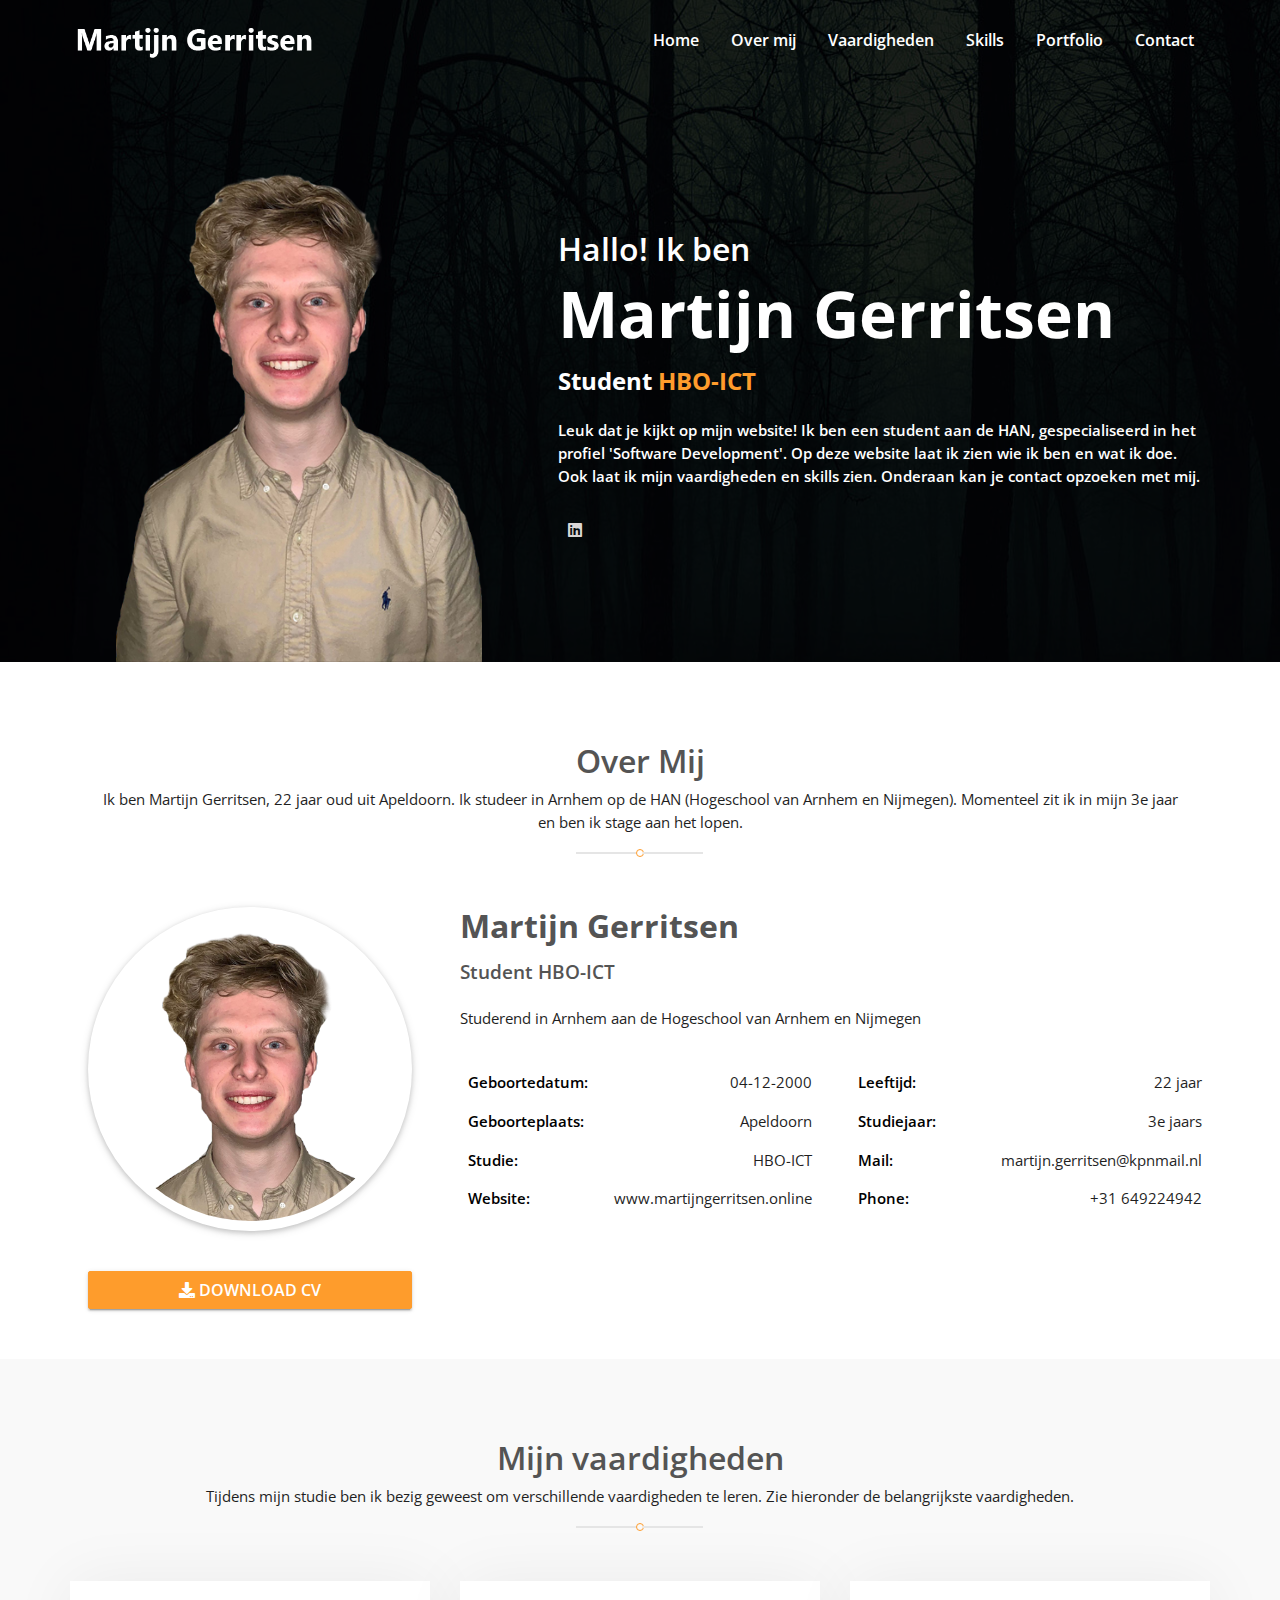
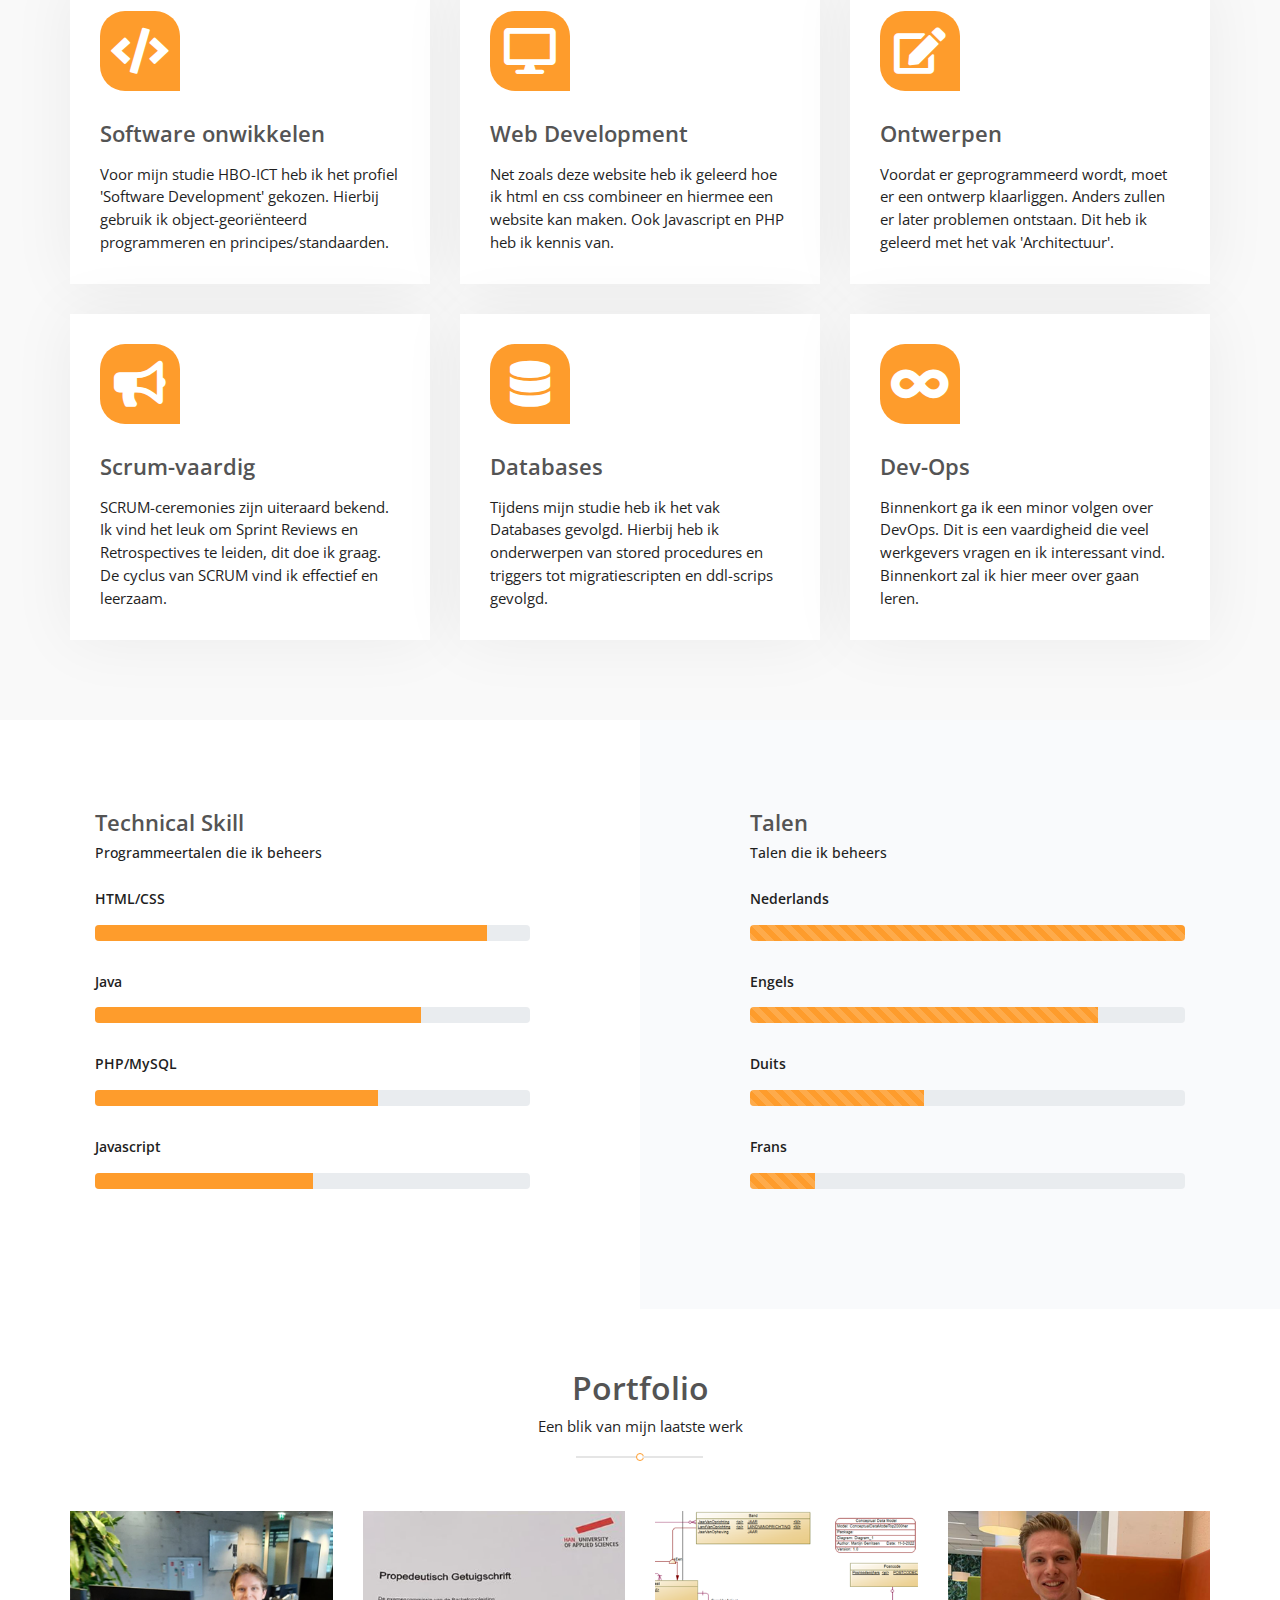
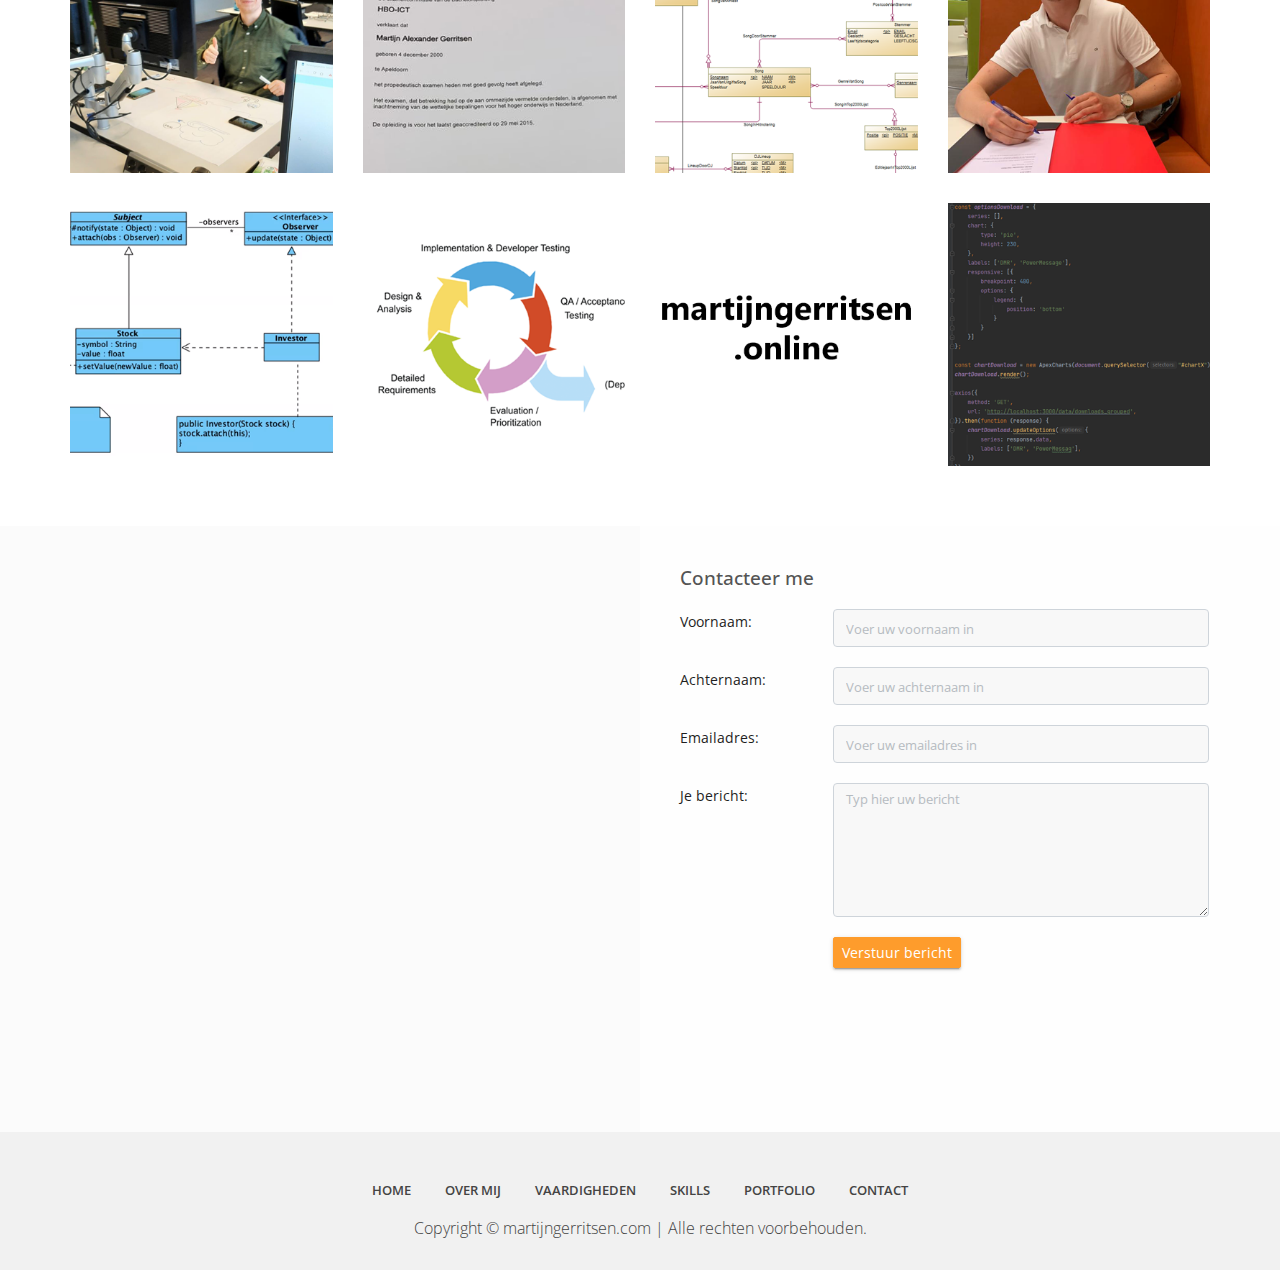
==== commit f4d2ae68: "leeftijd aangepast + .online naar .com" ====
--- a/index.html
+++ b/index.html
@@ -5,7 +5,7 @@
     <meta charset="UTF-8">
     <meta name="viewport"
         content="width=device-width, initial-scale=1.0 height=device-height, initial-scale=1.0, minimum-scale=1.0, maximum-scale=1.0, user-scalable=no">
-    <title>Martijn Gerritsenn</title>
+    <title>Martijn Gerritsen</title>
     <link
         href="https://fonts.googleapis.com/css?family=Open+Sans:300,300i,400,400i,600,600i,700,700i,800,800i&display=swap"
         rel="stylesheet">
@@ -71,7 +71,7 @@
         <div class="container">
             <div class="session-title row">
                 <h2>Over Mij</h2>
-                <p>Ik ben Martijn Gerritsen, 21 jaar oud uit Apeldoorn. Ik studeer in Arnhem op de HAN (Hogeschool van
+                <p>Ik ben Martijn Gerritsen, 22 jaar oud uit Apeldoorn. Ik studeer in Arnhem op de HAN (Hogeschool van
                     Arnhem en Nijmegen). Momenteel zit ik in mijn 3e jaar en ben ik stage aan het lopen.</p>
                 <div class="heading-line"></div>
             </div>
@@ -100,9 +100,9 @@
                         <div class="col-md-6 col-12">
                             <div class="info-list">
                                 <ul>
-                                    <li><span>Leeftijd:</span>21 jaar</li>
+                                    <li><span>Leeftijd:</span>22 jaar</li>
                                     <li><span>Studiejaar:</span>3e jaars</li>
-                                    <li><span>Mail:</span>mail@martijngerritsen.online</li>
+                                    <li><span>Mail:</span>martijn.gerritsen@kpnmail.nl</li>
                                     <li><span>Phone:</span>+31 649224942</li>
                                 </ul>
                             </div>
@@ -348,7 +348,7 @@
                     <span><a href="#portfolio">PORTFOLIO</a></span>
                     <span><a href="#contact">CONTACT</a></span>
                 </p>
-                <a href="">Copyright © martijngerritsen.online | Alle rechten voorbehouden.</a>
+                <a href="">Copyright © martijngerritsen.com | Alle rechten voorbehouden.</a>
             </div>
         </div>
     </footer>
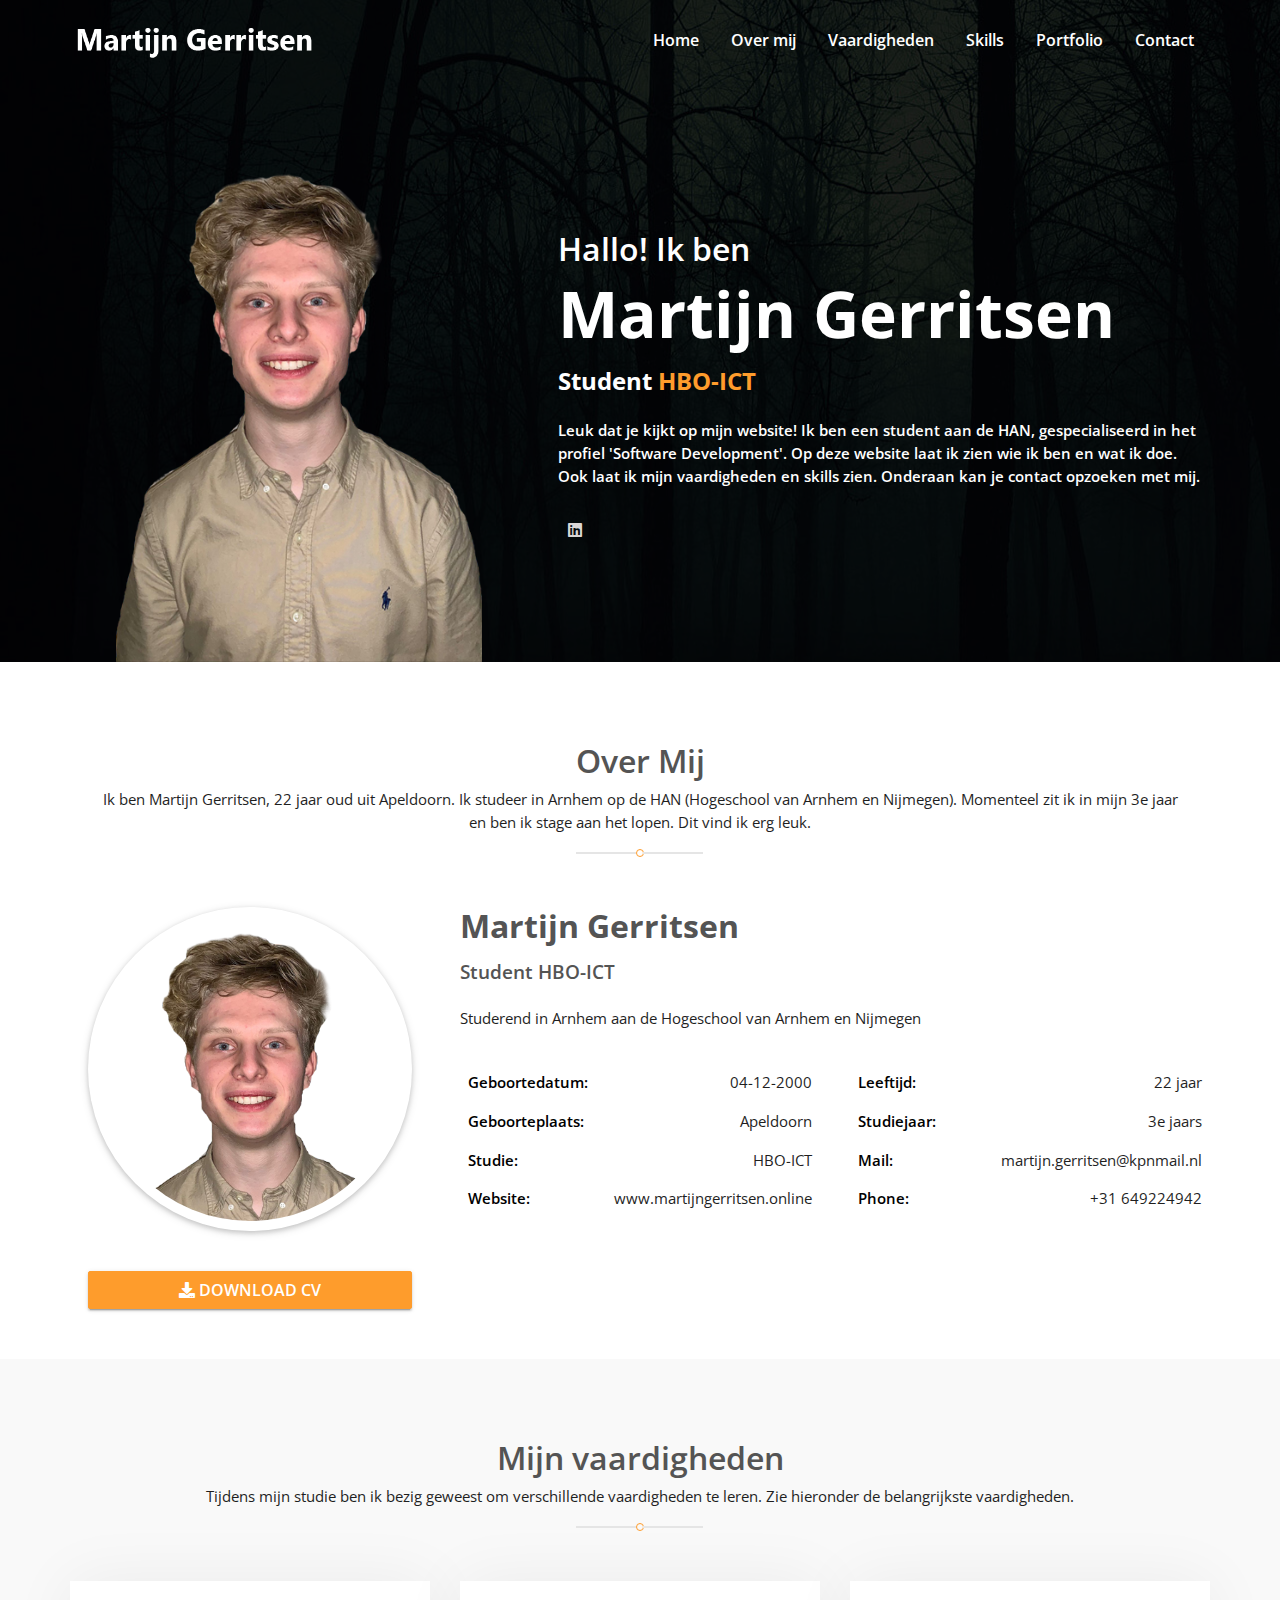
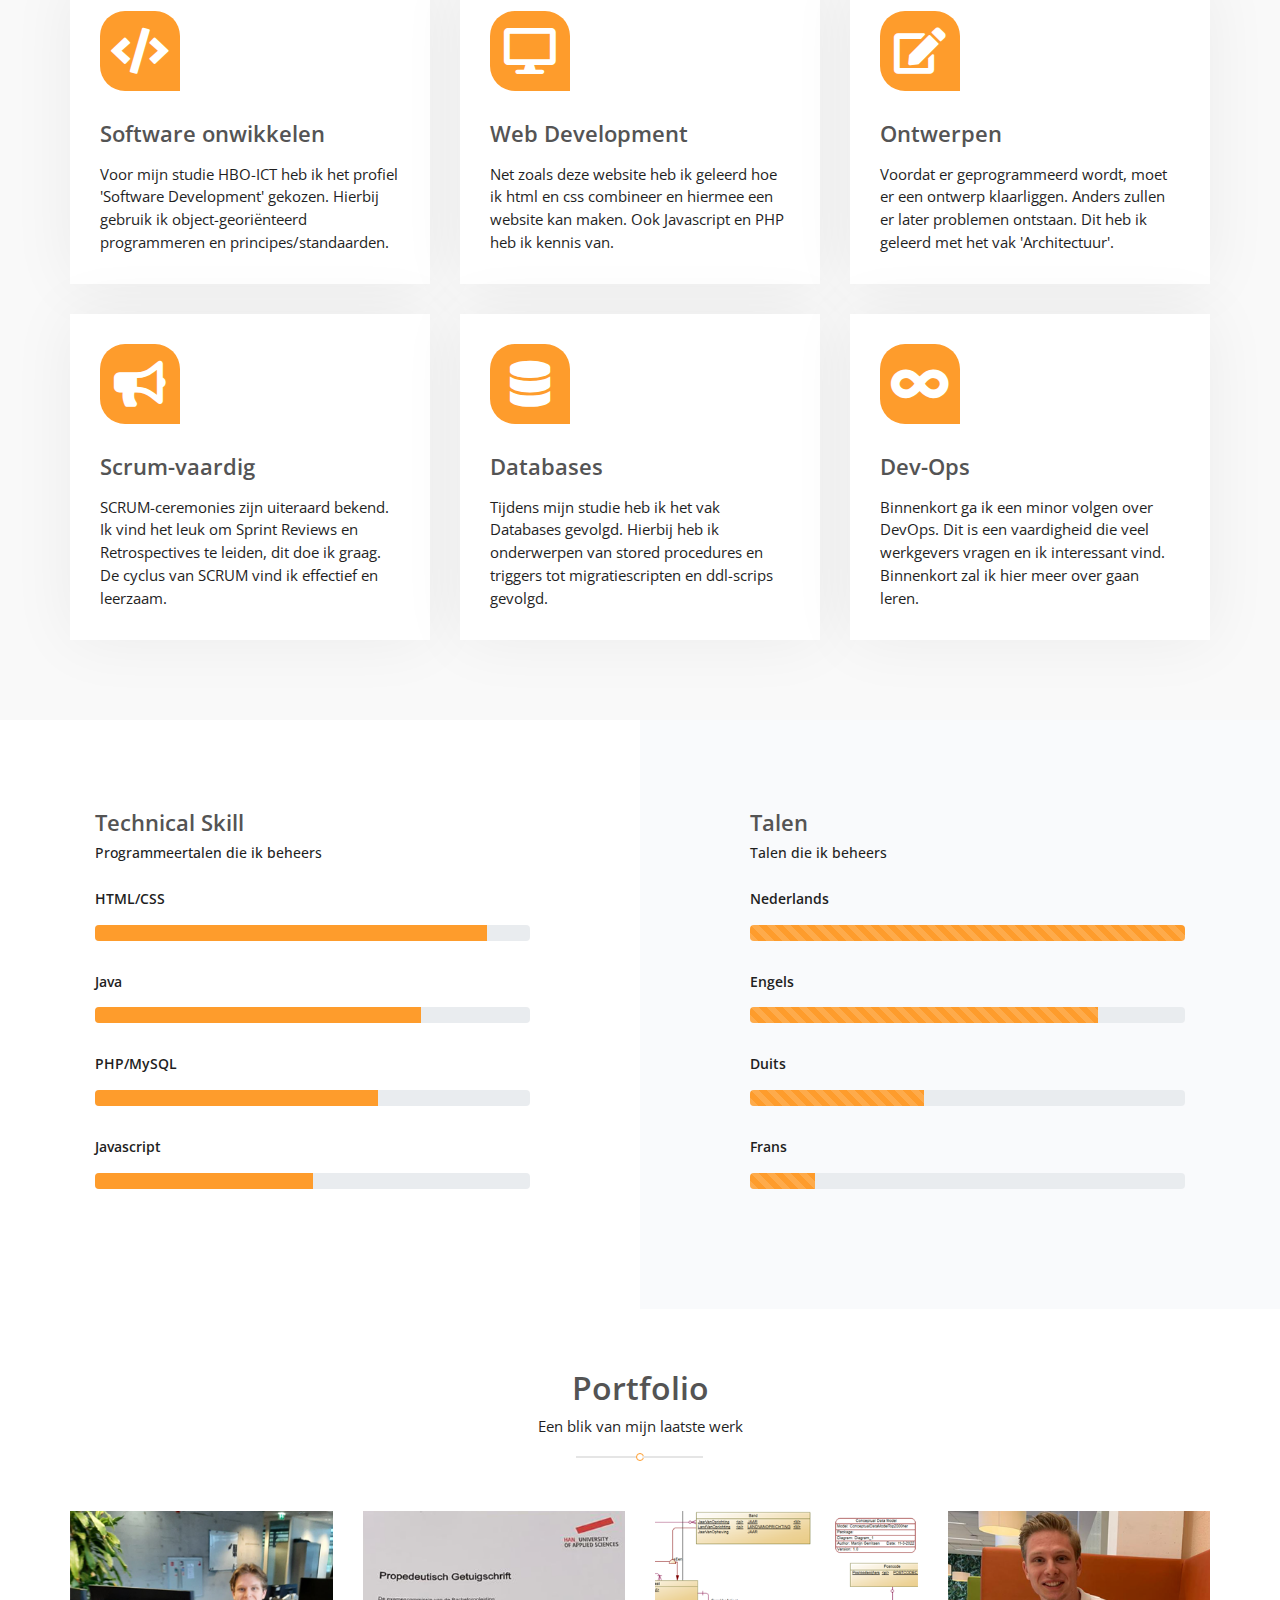
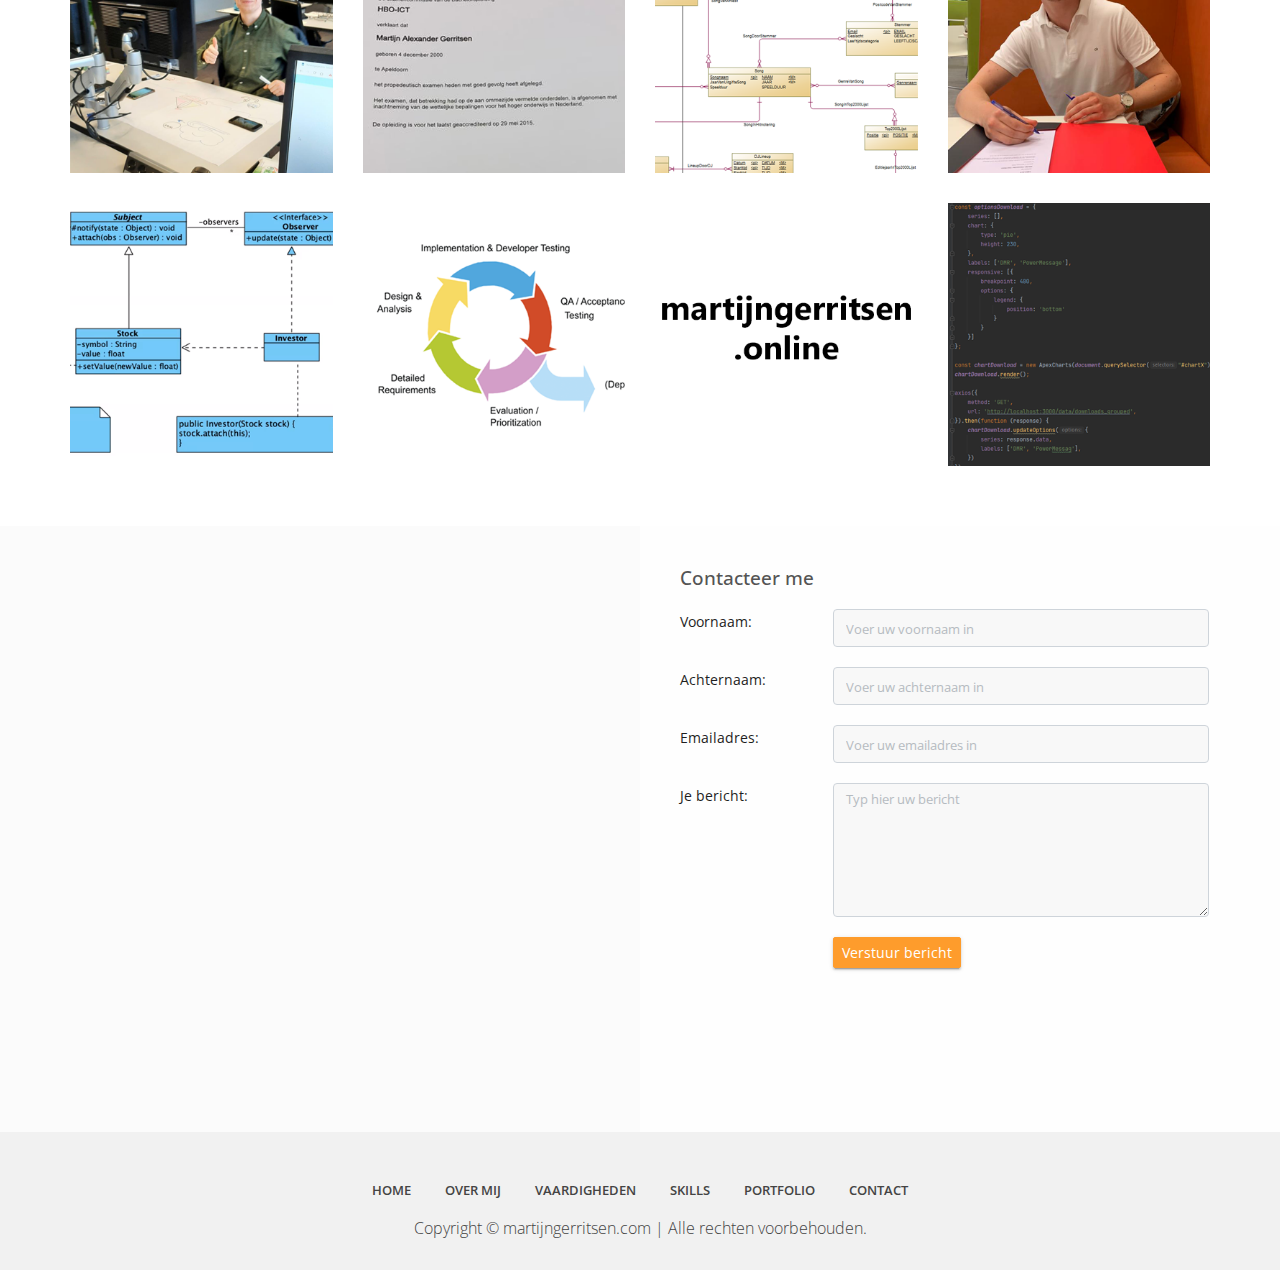
==== commit 8a2376e5: "bullshit toegevoegd" ====
--- a/index.html
+++ b/index.html
@@ -72,7 +72,7 @@
             <div class="session-title row">
                 <h2>Over Mij</h2>
                 <p>Ik ben Martijn Gerritsen, 22 jaar oud uit Apeldoorn. Ik studeer in Arnhem op de HAN (Hogeschool van
-                    Arnhem en Nijmegen). Momenteel zit ik in mijn 3e jaar en ben ik stage aan het lopen.</p>
+                    Arnhem en Nijmegen). Momenteel zit ik in mijn 3e jaar en ben ik stage aan het lopen. Dit vind ik erg leuk.</p>
                 <div class="heading-line"></div>
             </div>
             <div class="about-row row">
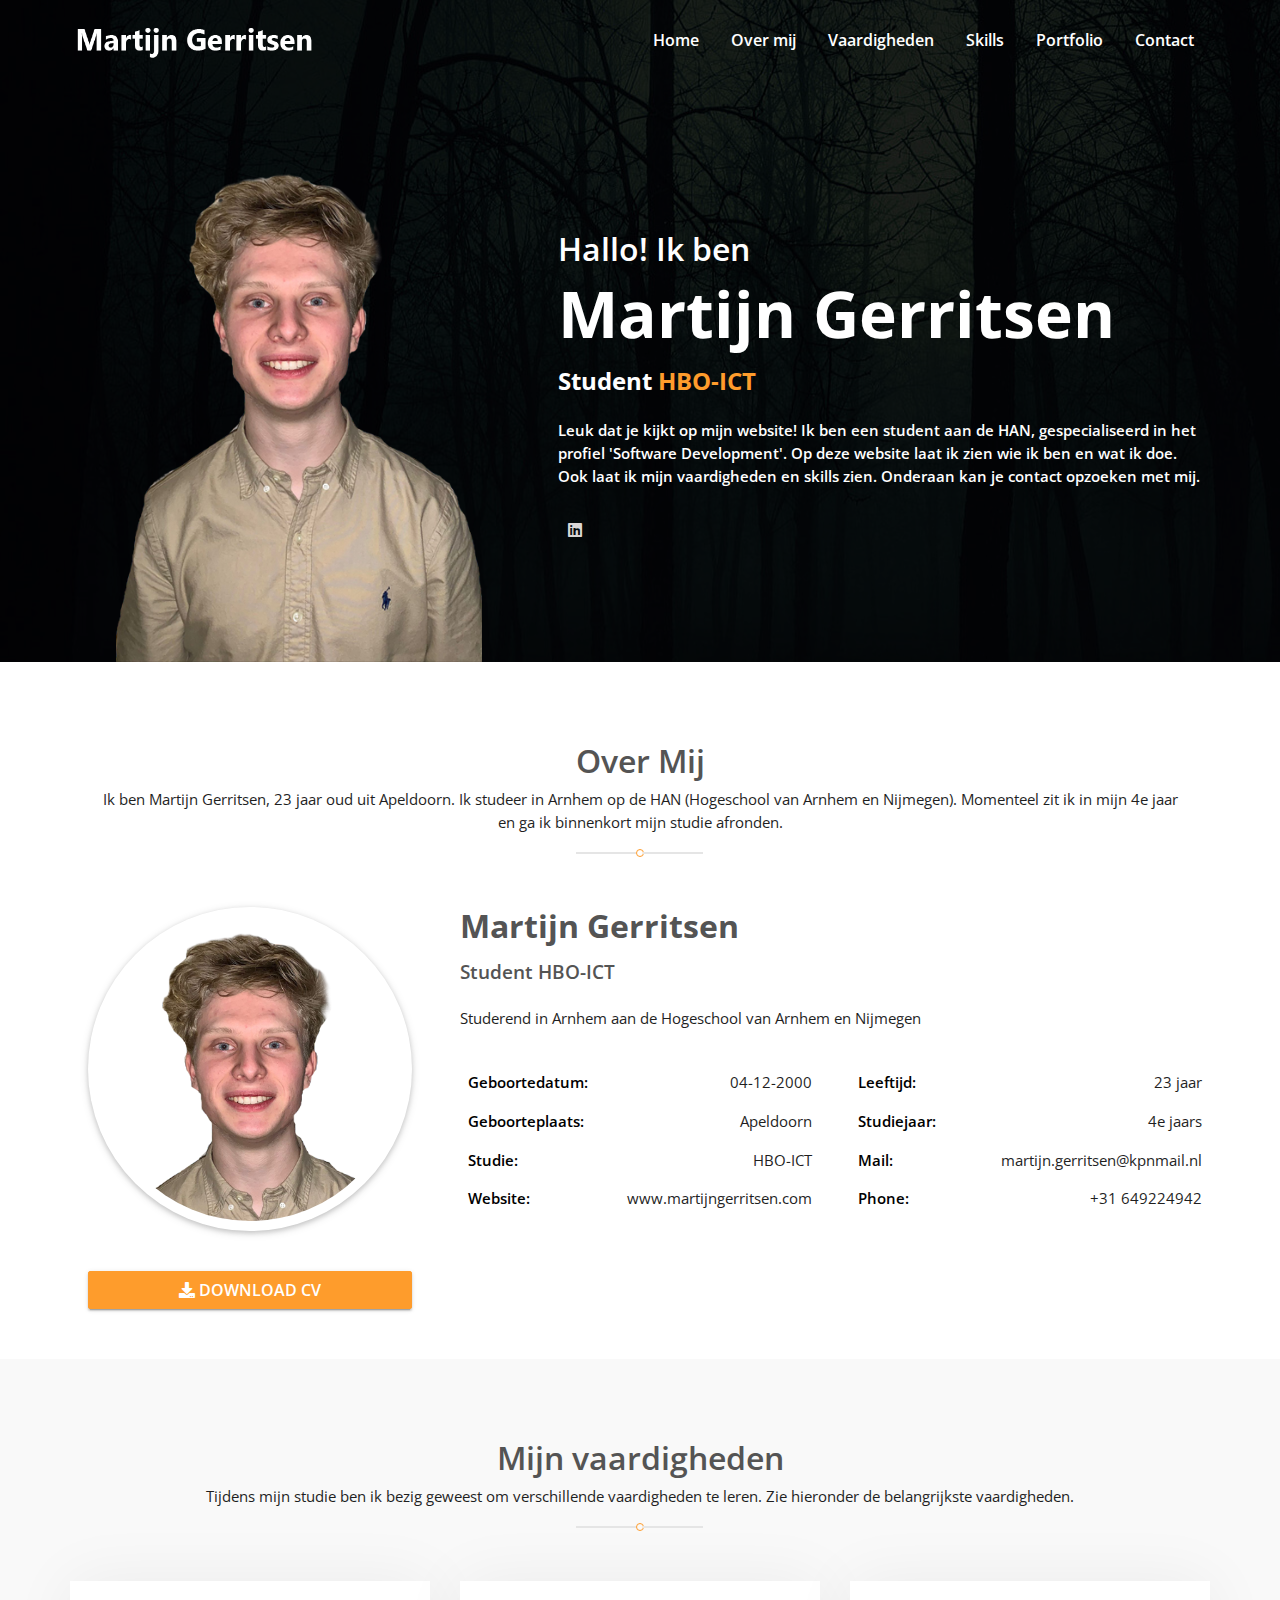
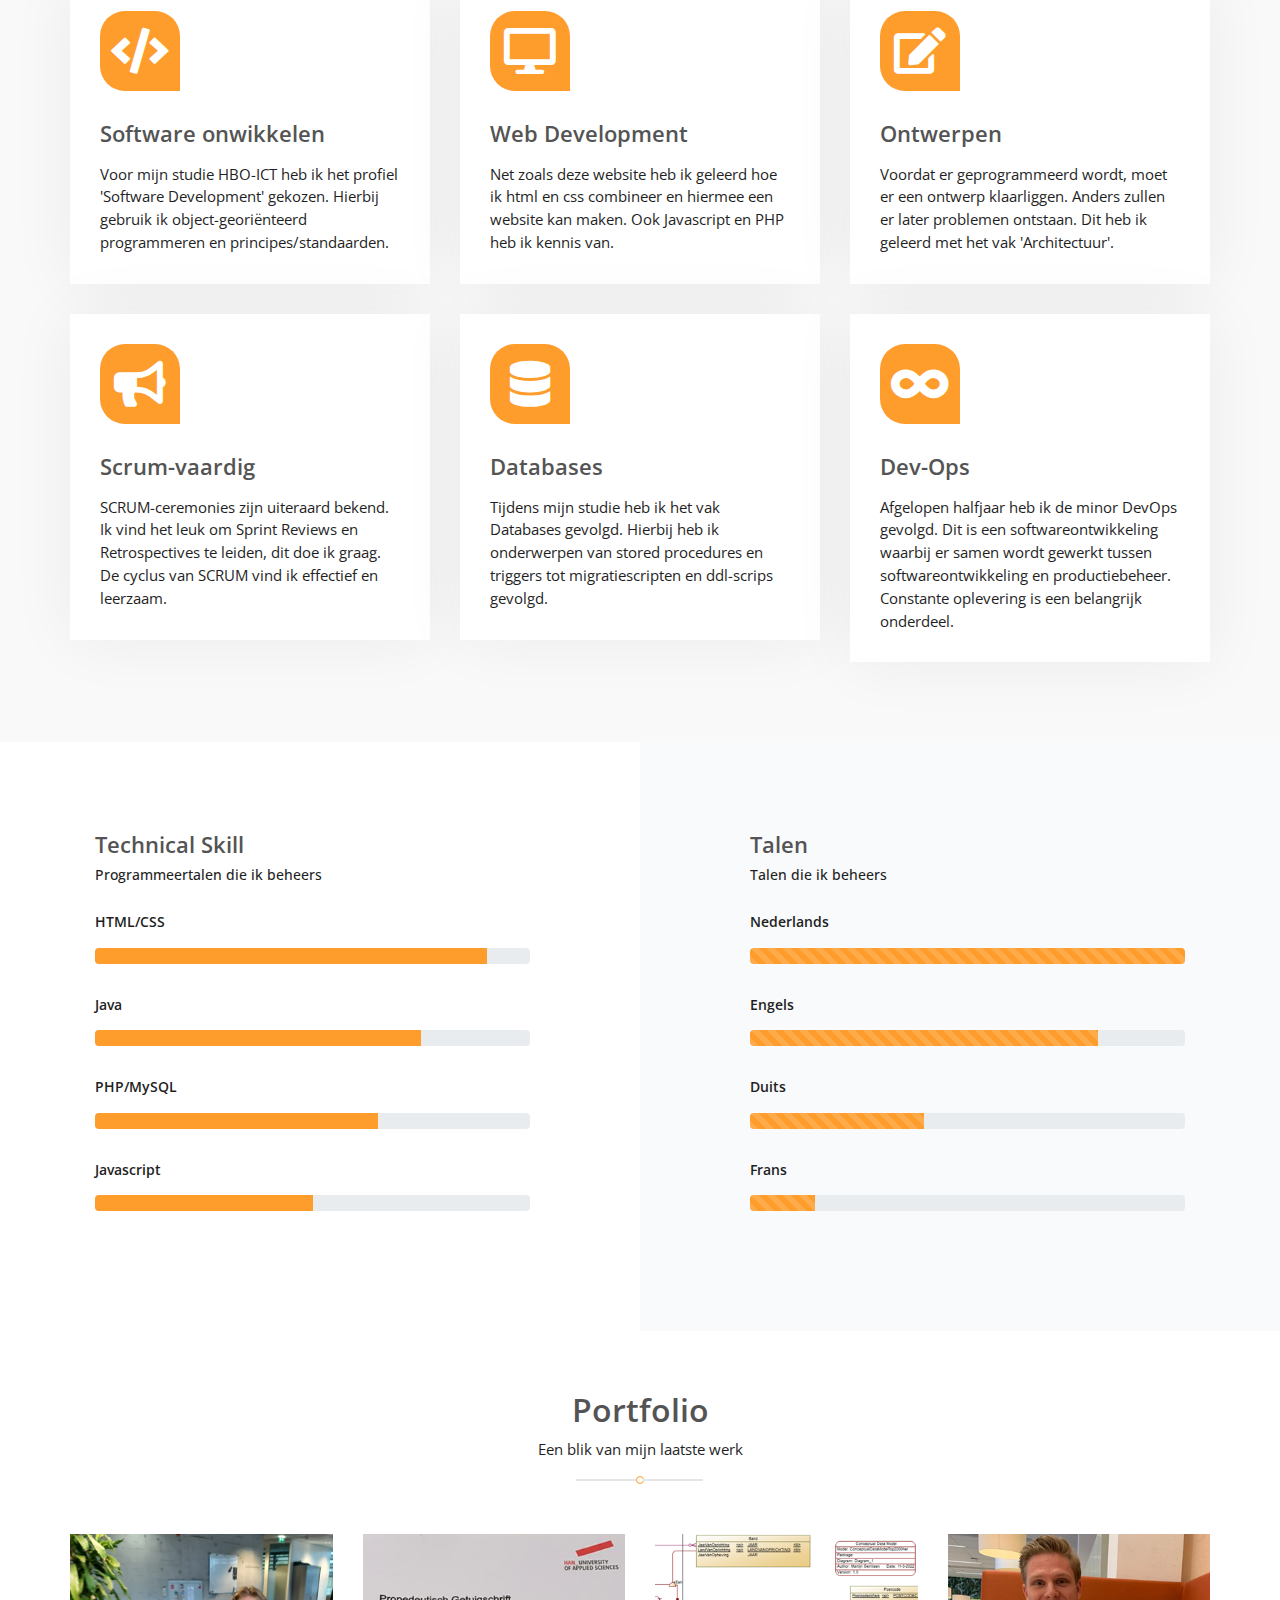
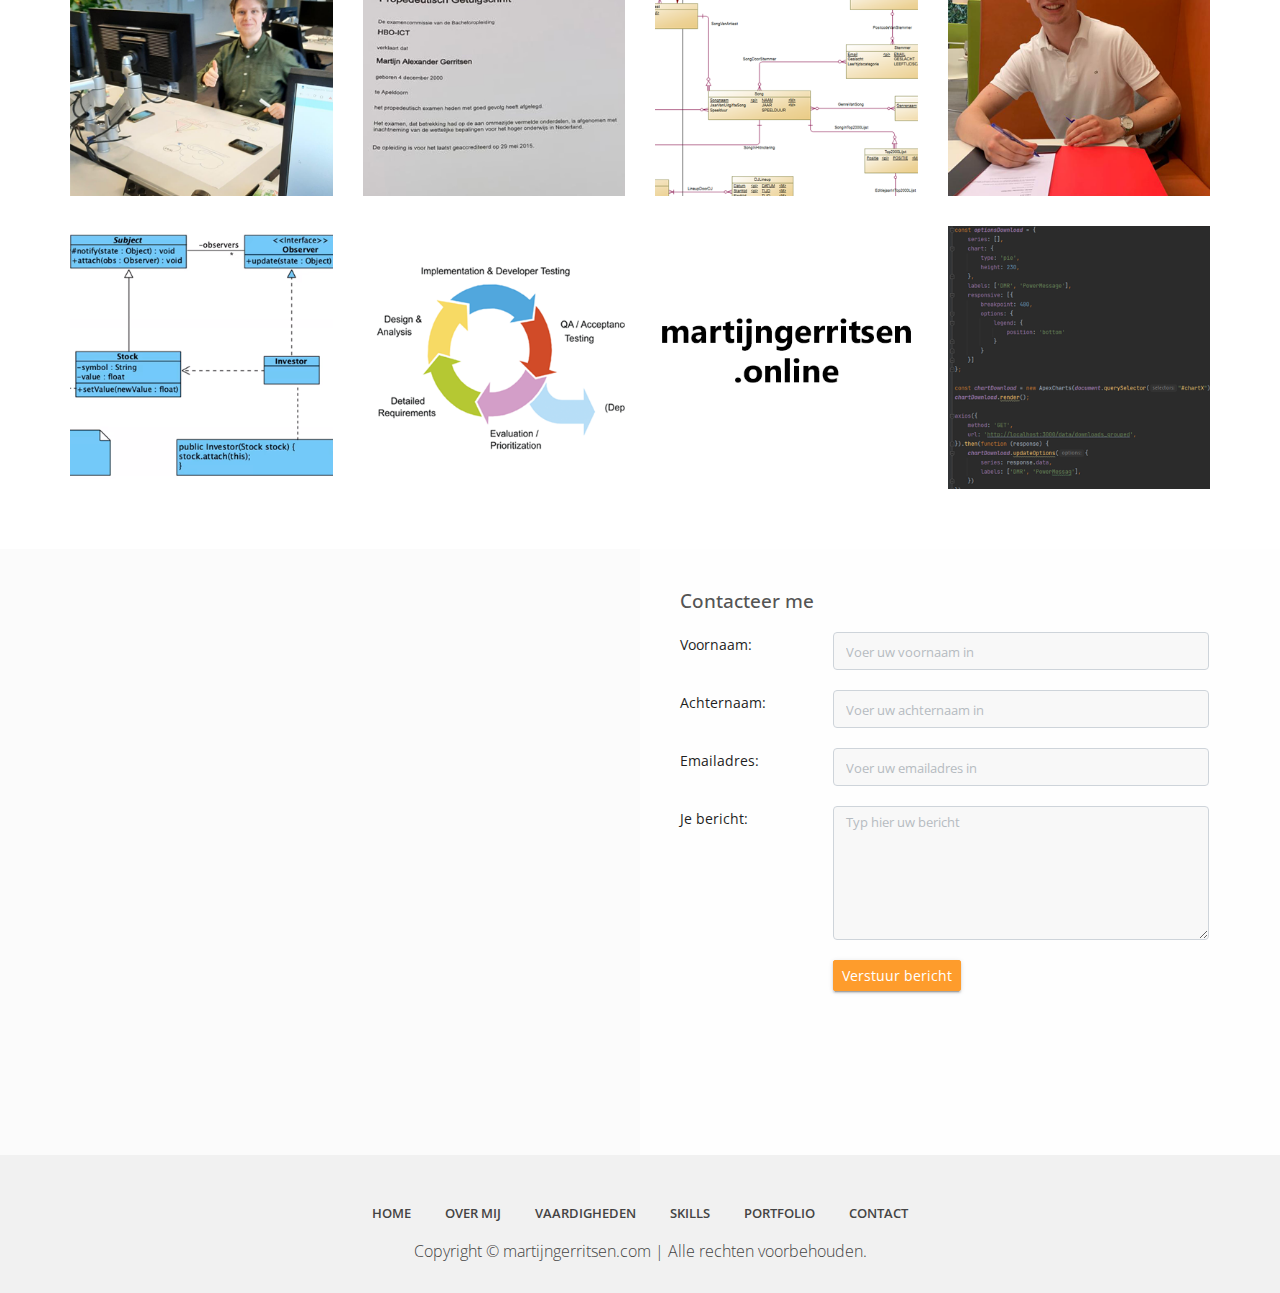
==== commit 6f306a0f: "Website informatie geupdate" ====
--- a/index.html
+++ b/index.html
@@ -71,8 +71,8 @@
         <div class="container">
             <div class="session-title row">
                 <h2>Over Mij</h2>
-                <p>Ik ben Martijn Gerritsen, 22 jaar oud uit Apeldoorn. Ik studeer in Arnhem op de HAN (Hogeschool van
-                    Arnhem en Nijmegen). Momenteel zit ik in mijn 3e jaar en ben ik stage aan het lopen. Dit vind ik erg leuk.</p>
+                <p>Ik ben Martijn Gerritsen, 23 jaar oud uit Apeldoorn. Ik studeer in Arnhem op de HAN (Hogeschool van
+                    Arnhem en Nijmegen). Momenteel zit ik in mijn 4e jaar en ga ik binnenkort mijn studie afronden.</p>
                 <div class="heading-line"></div>
             </div>
             <div class="about-row row">
@@ -93,15 +93,15 @@
                                     <li><span>Geboortedatum:</span>04-12-2000</li>
                                     <li><span>Geboorteplaats:</span>Apeldoorn</li>
                                     <li><span>Studie:</span>HBO-ICT</li>
-                                    <li><span>Website:</span>www.martijngerritsen.online</li>
+                                    <li><span>Website:</span>www.martijngerritsen.com</li>
                                 </ul>
                             </div>
                         </div>
                         <div class="col-md-6 col-12">
                             <div class="info-list">
                                 <ul>
-                                    <li><span>Leeftijd:</span>22 jaar</li>
-                                    <li><span>Studiejaar:</span>3e jaars</li>
+                                    <li><span>Leeftijd:</span>23 jaar</li>
+                                    <li><span>Studiejaar:</span>4e jaars</li>
                                     <li><span>Mail:</span>martijn.gerritsen@kpnmail.nl</li>
                                     <li><span>Phone:</span>+31 649224942</li>
                                 </ul>
@@ -167,8 +167,8 @@
                     <div class="service-card">
                         <i class="fas fa-infinity"></i>
                         <h4>Dev-Ops</h4>
-                        <p>Binnenkort ga ik een minor volgen over DevOps. Dit is een vaardigheid die veel werkgevers
-                            vragen en ik interessant vind. Binnenkort zal ik hier meer over gaan leren.</p>
+                        <p>Afgelopen halfjaar heb ik de minor DevOps gevolgd. Dit is een softwareontwikkeling waarbij er samen wordt
+                            gewerkt tussen softwareontwikkeling en productiebeheer. Constante oplevering is een belangrijk onderdeel. </p>
                     </div>
                 </div>
             </div>
